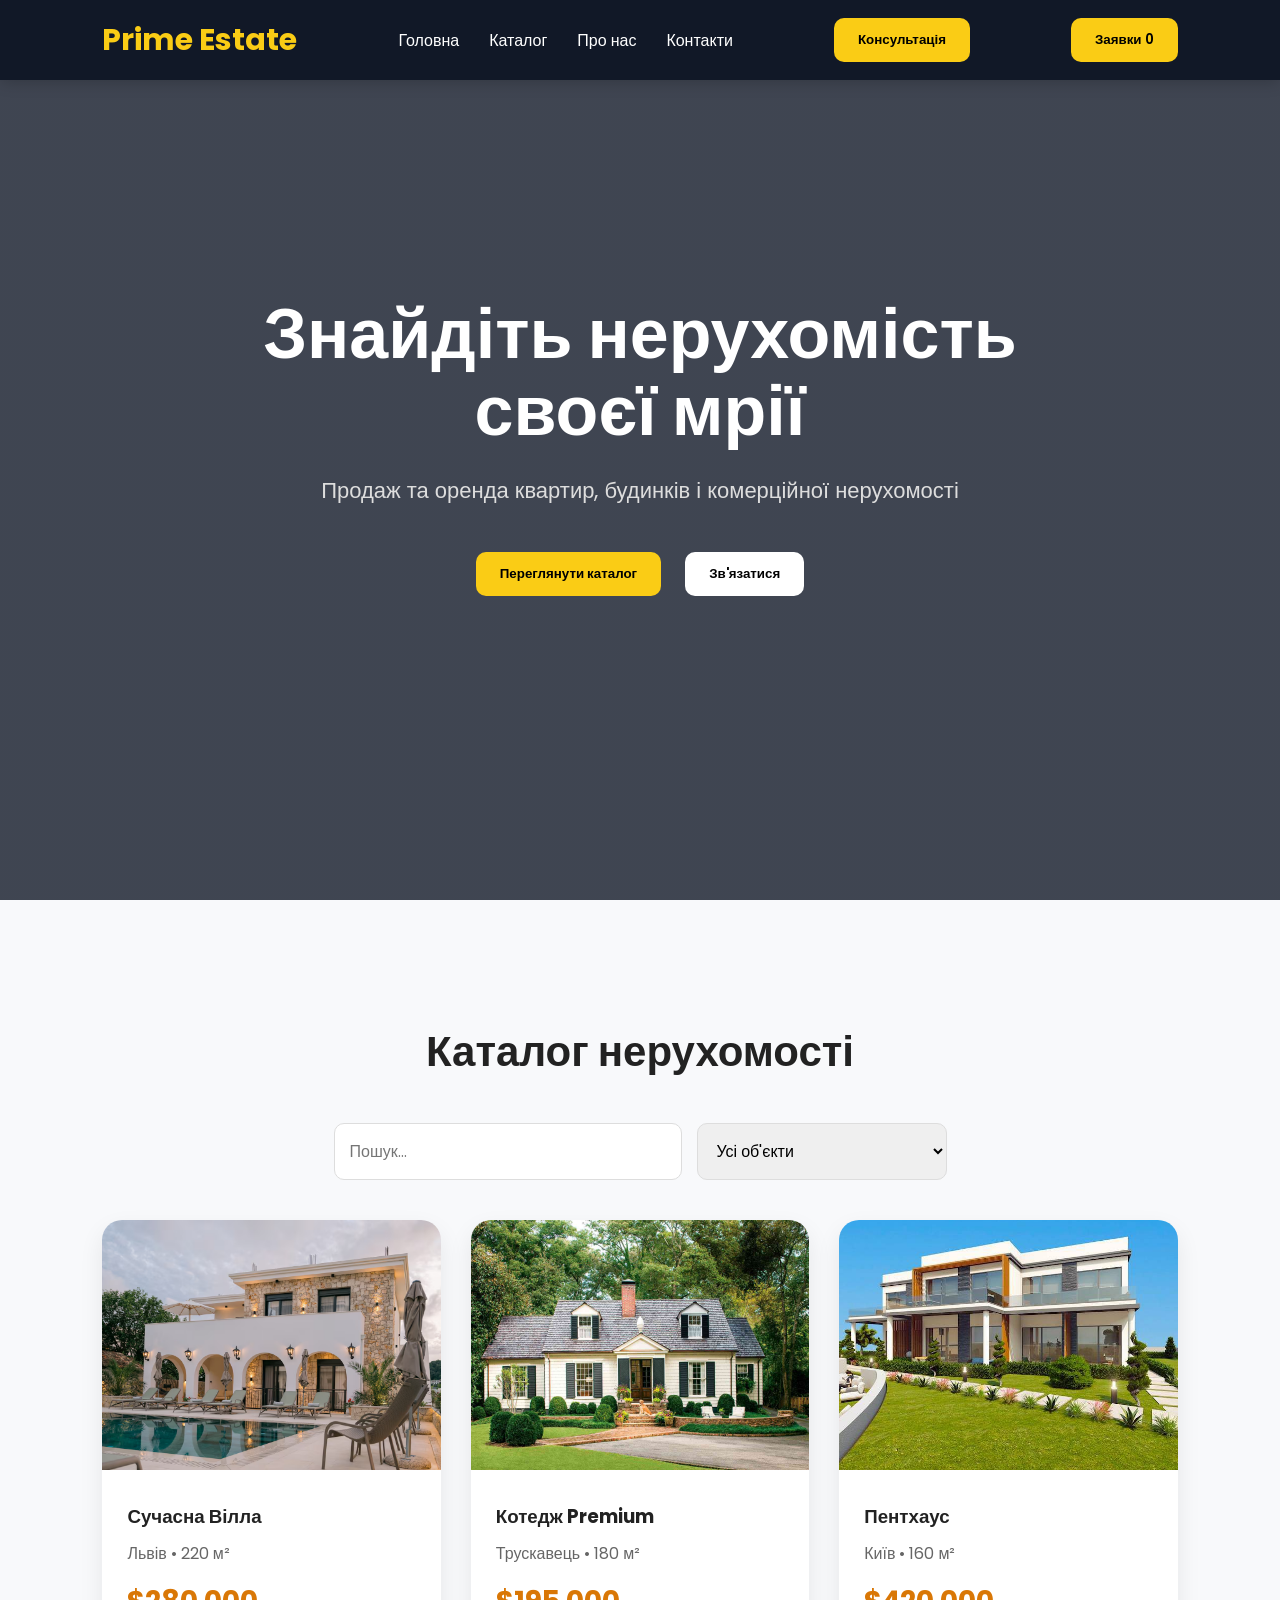
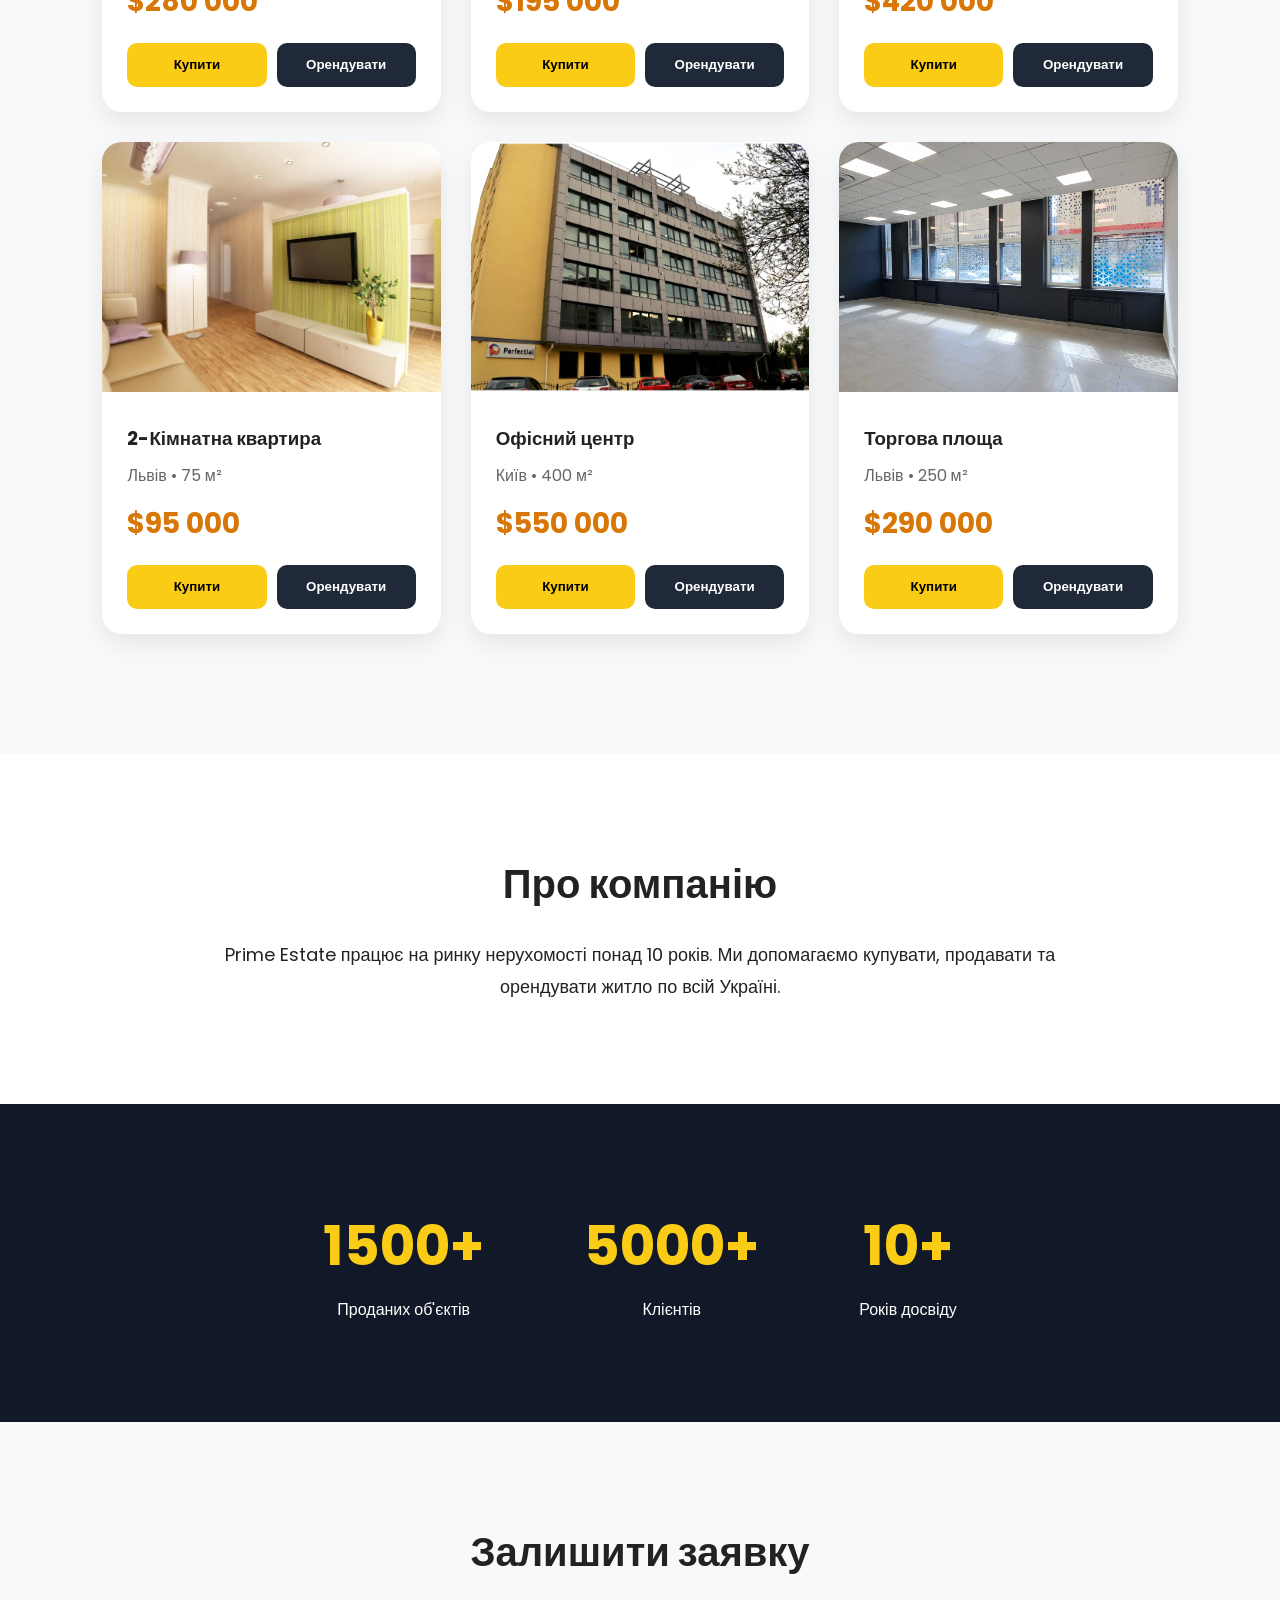
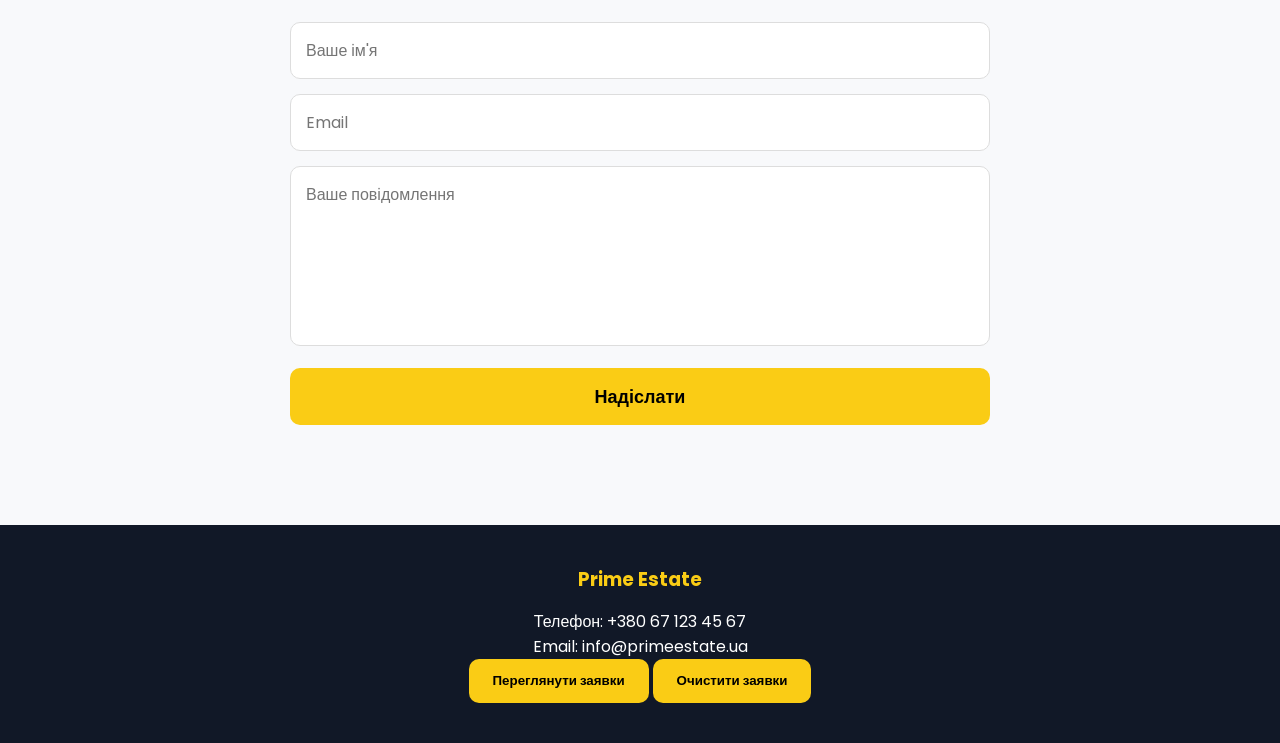
==== index.html @ 6e31f7bd "first commit" ====
<!DOCTYPE html>
<html lang="uk">
<head>
    <meta charset="UTF-8">
    <meta name="viewport" content="width=device-width, initial-scale=1.0">
    <title>Prime Estate</title>

    <link rel="stylesheet" href="style.css">

    <link rel="preconnect" href="https://fonts.googleapis.com">
    <link href="https://fonts.googleapis.com/css2?family=Poppins:wght@300;400;500;600;700&display=swap" rel="stylesheet">
</head>
<body>

<header>

    <div class="logo">
         Prime Estate
    </div>

    <nav>

        <a href="#home">Головна</a>
        <a href="#catalog">Каталог</a>
        <a href="#about">Про нас</a>
        <a href="#contact">Контакти</a>

    </nav>

    <button class="consult-btn" onclick="scrollToSection('contact')">
        Консультація <button onclick="showCart()">
     Заявки
    <span id="cartCount">0</span>
</button>
    </button>

</header>

<section id="home" class="hero">

    <div class="hero-content">

        <h1>Знайдіть нерухомість своєї мрії</h1>

        <p>
            Продаж та оренда квартир, будинків і комерційної нерухомості
        </p>

        <div class="hero-buttons">

            <button onclick="scrollToSection('catalog')">
                Переглянути каталог
            </button>

            <button class="secondary-btn"
            onclick="scrollToSection('contact')">
                Зв'язатися
            </button>

        </div>

    </div>

</section>

<section id="catalog" class="catalog">

    <h2>Каталог нерухомості</h2>

    <div class="filters">

        <input
        type="text"
        id="search"
        placeholder="Пошук..."
        onkeyup="searchProperties()">

        <select id="filterType" onchange="filterProperties()">
            <option value="all">Усі об'єкти</option>
            <option value="house">Будинки</option>
            <option value="apartment">Квартири</option>
            <option value="commercial">Комерційна</option>
        </select>

    </div>

    <div class="cards">

        <!-- Будинок -->

        <div class="card house">

            <img src="./images/villa.avif">

            <div class="card-content">

                <h3>Сучасна Вілла</h3>

                <p>Львів • 220 м²</p>

                <div class="price">$280 000</div>

                <div class="card-buttons">

                    <button onclick="buyProperty('Сучасна Вілла')">
                        Купити
                    </button>

                    <button class="rent-btn"
                    onclick="rentProperty('Сучасна Вілла')">
                        Орендувати
                    </button>

                </div>

            </div>

        </div>

        <!-- Будинок -->

        <div class="card house">

            <img src="./images/cottage.jpg">

            <div class="card-content">

                <h3>Котедж Premium</h3>

                <p>Трускавець • 180 м²</p>

                <div class="price">$195 000</div>

                <div class="card-buttons">

                    <button onclick="buyProperty('Котедж Premium')">
                        Купити
                    </button>

                    <button class="rent-btn"
                    onclick="rentProperty('Котедж Premium')">
                        Орендувати
                    </button>

                </div>

            </div>

        </div>

        <!-- Квартира -->

        <div class="card apartment">

            <img src="./images/penthous.jpg">

            <div class="card-content">

                <h3>Пентхаус</h3>

                <p>Київ • 160 м²</p>

                <div class="price">$420 000</div>

                <div class="card-buttons">

                    <button onclick="buyProperty('Пентхаус')">
                        Купити
                    </button>

                    <button class="rent-btn"
                    onclick="rentProperty('Пентхаус')">
                        Орендувати
                    </button>

                </div>

            </div>

        </div>

        <!-- Квартира -->

        <div class="card apartment">

            <img src="./images/flat.jpg">

            <div class="card-content">

                <h3>2-Кімнатна квартира</h3>

                <p>Львів • 75 м²</p>

                <div class="price">$95 000</div>

                <div class="card-buttons">

                    <button onclick="buyProperty('2-Кімнатна квартира')">
                        Купити
                    </button>

                    <button class="rent-btn"
                    onclick="rentProperty('2-Кімнатна квартира')">
                        Орендувати
                    </button>

                </div>

            </div>

        </div>

        <!-- Комерційна -->

        <div class="card commercial">

            <img src="./images/office centre.jpg">

            <div class="card-content">

                <h3>Офісний центр</h3>

                <p>Київ • 400 м²</p>

                <div class="price">$550 000</div>

                <div class="card-buttons">

                    <button onclick="buyProperty('Офісний центр')">
                        Купити
                    </button>

                    <button class="rent-btn"
                    onclick="rentProperty('Офісний центр')">
                        Орендувати
                    </button>

                </div>

            </div>

        </div>

        <!-- Комерційна -->

        <div class="card commercial">

            <img src="./images/square.webp">

            <div class="card-content">

                <h3>Торгова площа</h3>

                <p>Львів • 250 м²</p>

                <div class="price">$290 000</div>

                <div class="card-buttons">

                    <button onclick="buyProperty('Торгова площа')">
                        Купити
                    </button>

                    <button class="rent-btn"
                    onclick="rentProperty('Торгова площа')">
                        Орендувати
                    </button>

                </div>

            </div>

        </div>

    </div>

</section>

<section id="about" class="about">

    <h2>Про компанію</h2>

    <p>
        Prime Estate працює на ринку нерухомості понад 10 років.
        Ми допомагаємо купувати, продавати та орендувати житло
        по всій Україні.
    </p>

</section>

<section class="stats">

    <div>
        <h3>1500+</h3>
        <p>Проданих об'єктів</p>
    </div>

    <div>
        <h3>5000+</h3>
        <p>Клієнтів</p>
    </div>

    <div>
        <h3>10+</h3>
        <p>Років досвіду</p>
    </div>

</section>

<section id="contact" class="contact">

    <h2>Залишити заявку</h2>

    <form>

        <input type="text" placeholder="Ваше ім'я">

        <input type="email" placeholder="Email">

        <textarea placeholder="Ваше повідомлення"></textarea>

        <button type="button" onclick="sendForm()">
            Надіслати
        </button>

    </form>

</section>

<footer>

    <h3>Prime Estate</h3>

    <p>Телефон: +380 67 123 45 67</p>

    <p>Email: info@primeestate.ua</p>

    <div class="footer-buttons">

    <button onclick="showCart()">
        Переглянути заявки
    </button>

    <button onclick="clearCart()">
        Очистити заявки
    </button>

</div>

</footer>

<script src="script.js"></script>

</body>
</html>
---- style.css ----
:root{
    --dark:#111827;
    --dark-light:#1f2937;
    --yellow:#facc15;
    --yellow-hover:#eab308;
    --white:#ffffff;
    --gray:#e5e7eb;
}

*{
    margin:0;
    padding:0;
    box-sizing:border-box;
    font-family:'Poppins',sans-serif;
}

html{
    scroll-behavior:smooth;
}

body{
    background:#f8f9fb;
    color:#222;
}

/* HEADER */

header{
    position:fixed;
    top:0;
    left:0;
    width:100%;
    height:80px;

    background:var(--dark);

    display:flex;
    justify-content:space-between;
    align-items:center;

    padding:0 8%;

    z-index:1000;

    box-shadow:0 2px 15px rgba(0,0,0,.2);
}

.logo{
    color:var(--yellow);
    font-size:30px;
    font-weight:700;
}

nav{
    display:flex;
    gap:30px;
}

nav a{
    color:white;
    text-decoration:none;
    font-weight:500;
    transition:.3s;
}

nav a:hover{
    color:var(--yellow);
}

.consult-btn{
    background:var(--yellow);
    color:black;
}

.consult-btn:hover{
    background:var(--yellow-hover);
}

/* BUTTONS */

button{
    border:none;
    outline:none;
    cursor:pointer;

    padding:12px 24px;

    border-radius:10px;

    background:var(--yellow);

    font-weight:600;

    transition:.3s;
}

button:hover{
    transform:translateY(-3px);
}

.secondary-btn{
    background:white;
}

/* HERO */

.hero{

    min-height:100vh;

    background:
    linear-gradient(
    rgba(17,24,39,.8),
    rgba(17,24,39,.8)
    ),
    url("https://picsum.photos/1920/1080?house");

    background-size:cover;
    background-position:center;

    display:flex;
    justify-content:center;
    align-items:center;

    text-align:center;
}

.hero-content{
    max-width:900px;
}

.hero h1{
    color:white;
    font-size:70px;
    line-height:1.1;
}

.hero p{
    color:#ddd;
    font-size:22px;
    margin-top:25px;
}

.hero-buttons{
    margin-top:35px;
}

.hero-buttons button{
    margin:10px;
}

/* CATALOG */

.catalog{
    padding:120px 8%;
}

.catalog h2{
    text-align:center;
    margin-bottom:40px;
    font-size:42px;
}

.filters{
    display:flex;
    gap:15px;
    justify-content:center;
    margin-bottom:40px;
    flex-wrap:wrap;
}

.filters input,
.filters select{
    padding:15px;
    border:1px solid #ddd;
    border-radius:10px;
    min-width:250px;
    font-size:16px;
}

.cards{
    display:grid;
    grid-template-columns:
    repeat(auto-fit,minmax(320px,1fr));

    gap:30px;
}

.card{
    background:white;

    border-radius:20px;

    overflow:hidden;

    box-shadow:
    0 10px 25px rgba(0,0,0,.08);

    transition:.3s;
}

.card:hover{
    transform:translateY(-10px);
}

.card img{
    width:100%;
    height:250px;
    object-fit:cover;
}

.card-content{
    padding:25px;
}

.card-content h3{
    margin-bottom:10px;
}

.card-content p{
    color:#666;
    margin-bottom:15px;
}

.price{
    color:#d97706;
    font-size:28px;
    font-weight:700;
}

.card-buttons{
    display:flex;
    gap:10px;
    margin-top:20px;
}

.card-buttons button{
    flex:1;
}

.rent-btn{
    background:var(--dark-light);
    color:white;
}

.rent-btn:hover{
    background:#374151;
}

/* ABOUT */

.about{
    padding:100px 12%;

    background:white;

    text-align:center;
}

.about h2{
    margin-bottom:25px;
    font-size:40px;
}

.about p{
    font-size:18px;
    line-height:1.8;
    max-width:900px;
    margin:auto;
}

/* STATS */

.stats{
    background:var(--dark);

    color:white;

    display:flex;
    justify-content:center;
    gap:100px;

    padding:100px 20px;

    flex-wrap:wrap;
}

.stats div{
    text-align:center;
}

.stats h3{
    font-size:55px;
    color:var(--yellow);
}

.stats p{
    margin-top:10px;
}

/* CONTACT */

.contact{
    padding:100px 8%;
}

.contact h2{
    text-align:center;
    margin-bottom:40px;
    font-size:40px;
}

form{
    max-width:700px;
    margin:auto;
}

form input,
form textarea{

    width:100%;

    padding:15px;

    border:1px solid #ddd;

    border-radius:10px;

    margin-bottom:15px;

    font-size:16px;
}

form textarea{
    height:180px;
    resize:none;
}

form button{
    width:100%;
    padding:15px;
    font-size:18px;
}

/* FOOTER */

footer{
    background:var(--dark);

    color:white;

    text-align:center;

    padding:40px 20px;
}

footer h3{
    color:var(--yellow);
    margin-bottom:15px;
}

/* RESPONSIVE */

@media(max-width:900px){

    header{
        padding:0 20px;
    }

    nav{
        gap:15px;
    }

    .hero h1{
        font-size:50px;
    }

    .stats{
        gap:50px;
    }

}

@media(max-width:768px){

    header{
        flex-direction:column;
        height:auto;
        padding:15px;
    }

    nav{
        margin:15px 0;
        flex-wrap:wrap;
        justify-content:center;
    }

    .hero h1{
        font-size:40px;
    }

    .hero p{
        font-size:18px;
    }

    .card-buttons{
        flex-direction:column;
    }

    .catalog{
        padding-top:160px;
    }

}
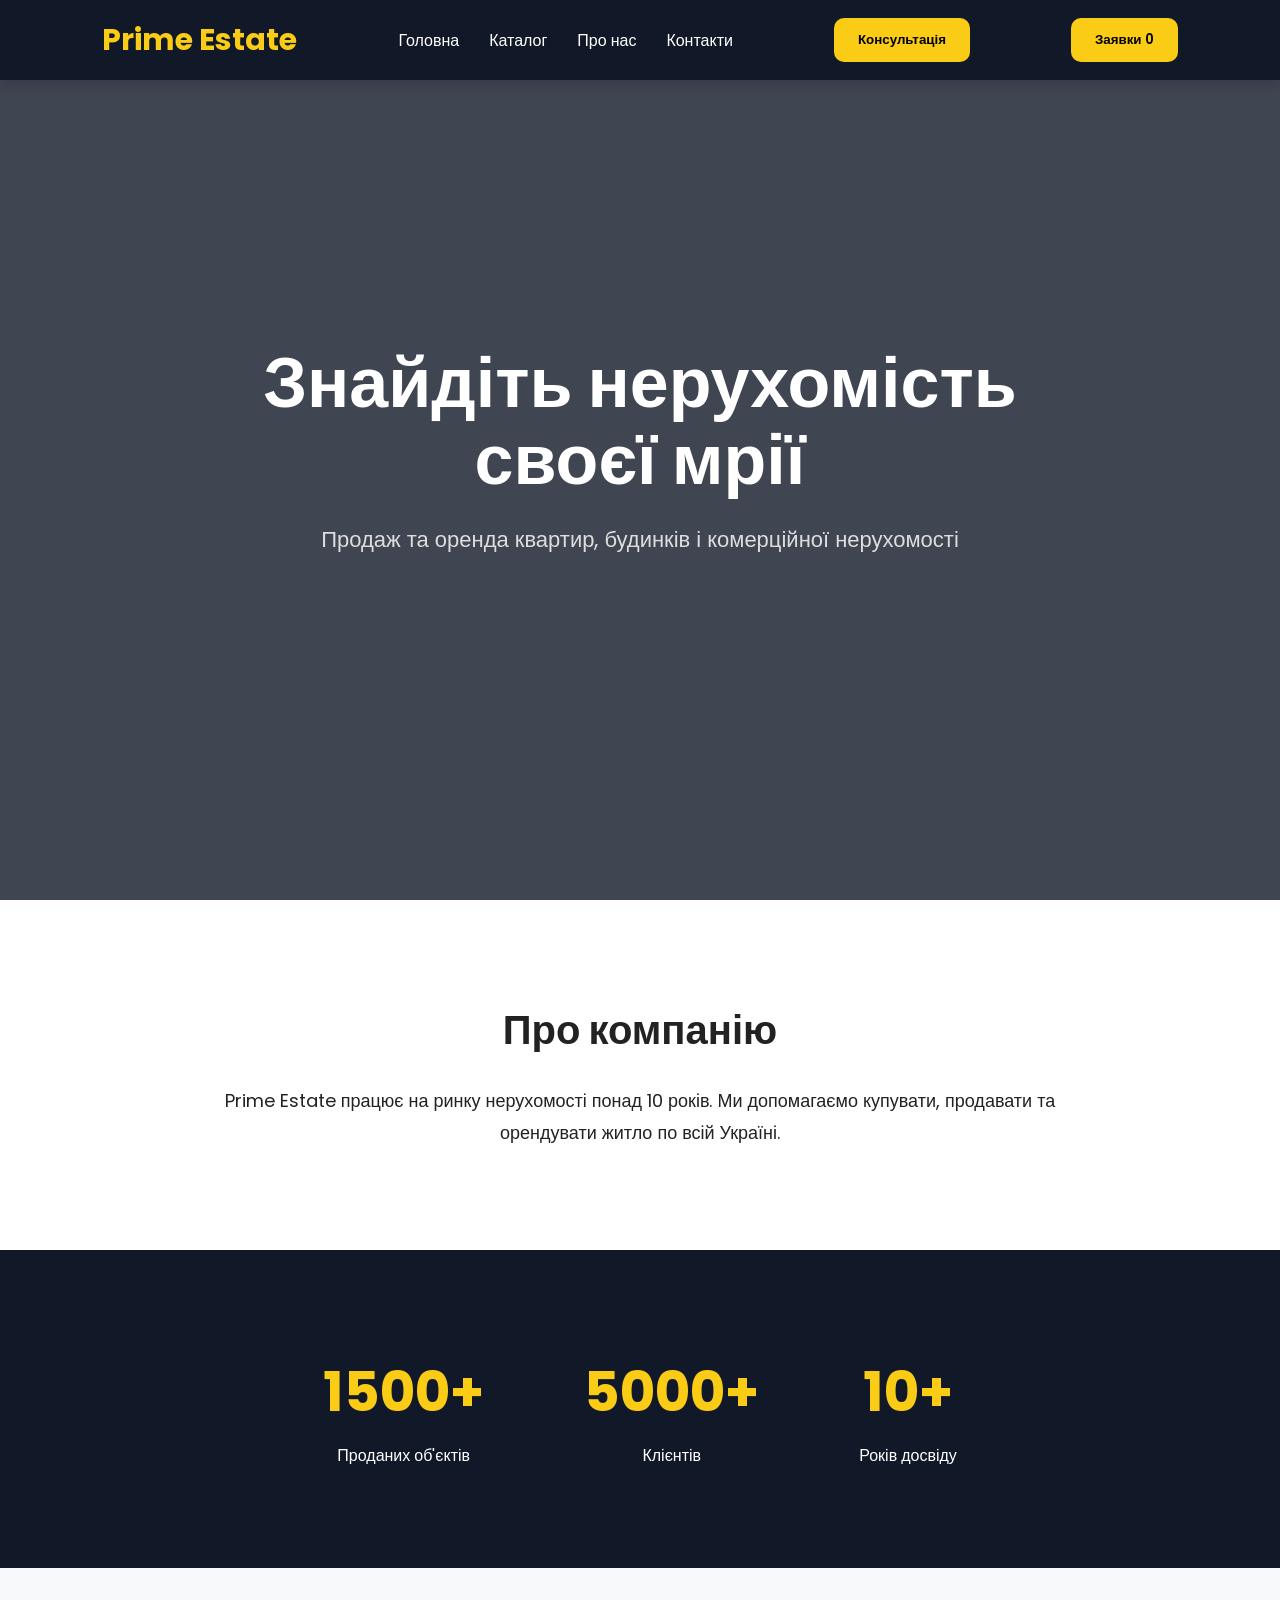
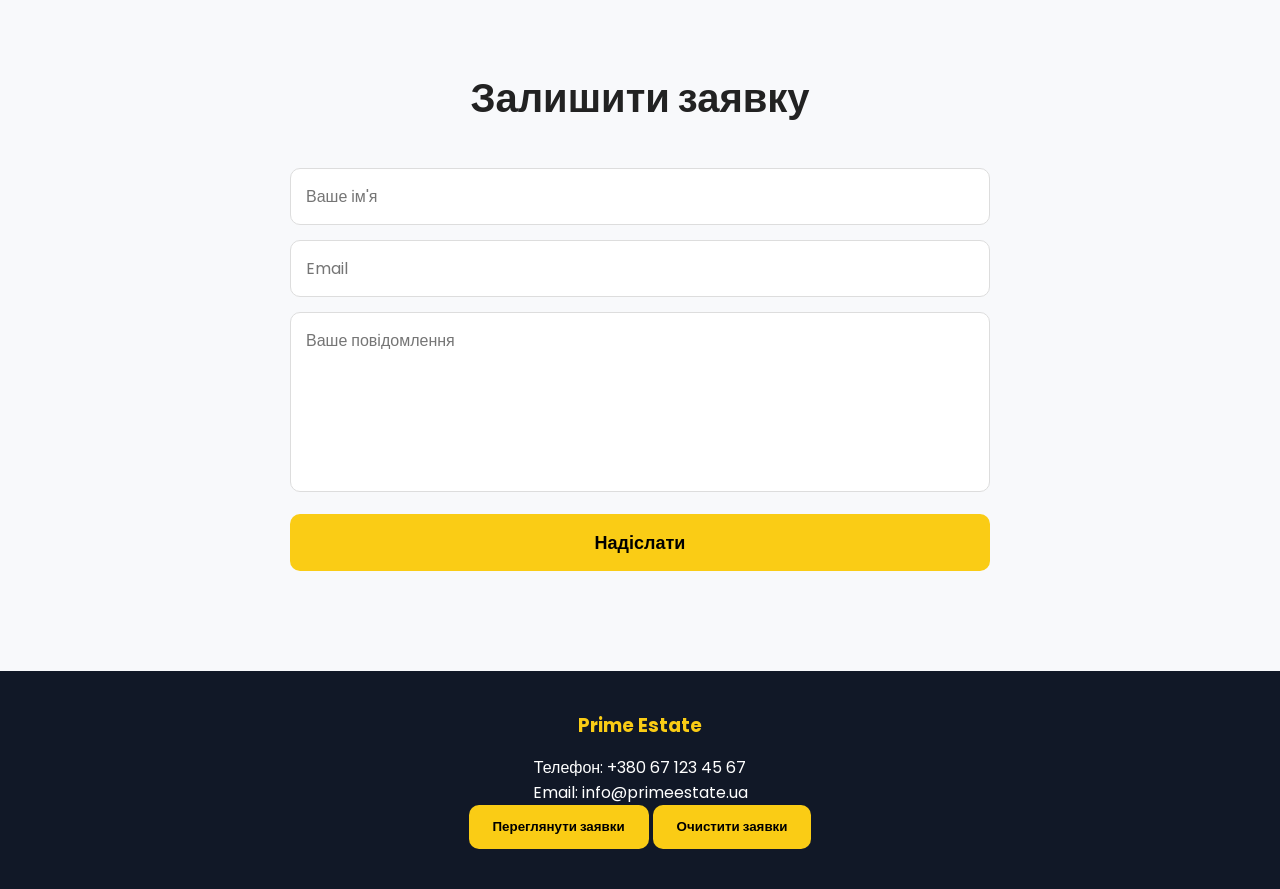
==== commit 5d7499a0: "09.07" ====
--- a/index.html
+++ b/index.html
@@ -1,5 +1,6 @@
 <!DOCTYPE html>
 <html lang="uk">
+
 <head>
     <meta charset="UTF-8">
     <meta name="viewport" content="width=device-width, initial-scale=1.0">
@@ -8,348 +9,126 @@
     <link rel="stylesheet" href="style.css">
 
     <link rel="preconnect" href="https://fonts.googleapis.com">
-    <link href="https://fonts.googleapis.com/css2?family=Poppins:wght@300;400;500;600;700&display=swap" rel="stylesheet">
+    <link href="https://fonts.googleapis.com/css2?family=Poppins:wght@300;400;500;600;700&display=swap"
+        rel="stylesheet">
 </head>
+
 <body>
 
-<header>
+    <header>
 
-    <div class="logo">
-         Prime Estate
-    </div>
+        <div class="logo">
+            Prime Estate
+        </div>
 
-    <nav>
+        <nav>
+            <a href="index.html">Головна</a>
+            <a href="catalog.html">Каталог</a>
+            <a href="#about">Про нас</a>
+            <a href="#contact">Контакти</a>
+        </nav>
 
-        <a href="#home">Головна</a>
-        <a href="#catalog">Каталог</a>
-        <a href="#about">Про нас</a>
-        <a href="#contact">Контакти</a>
+        <button class="consult-btn" onclick="scrollToSection('contact')">
+            Консультація <button onclick="showCart()">
+                Заявки
+                <span id="cartCount">0</span>
+            </button>
+        </button>
 
-    </nav>
+    </header>
 
-    <button class="consult-btn" onclick="scrollToSection('contact')">
-        Консультація <button onclick="showCart()">
-     Заявки
-    <span id="cartCount">0</span>
-</button>
-    </button>
+    <section id="home" class="hero">
 
-</header>
+        <div class="hero-content">
 
-<section id="home" class="hero">
+            <h1>Знайдіть нерухомість своєї мрії</h1>
 
-    <div class="hero-content">
+            <p>
+                Продаж та оренда квартир, будинків і комерційної нерухомості
+            </p>
 
-        <h1>Знайдіть нерухомість своєї мрії</h1>
+
+        </div>
+
+    </section>
+
+
+
+    <section id="about" class="about">
+
+        <h2>Про компанію</h2>
 
         <p>
-            Продаж та оренда квартир, будинків і комерційної нерухомості
+            Prime Estate працює на ринку нерухомості понад 10 років.
+            Ми допомагаємо купувати, продавати та орендувати житло
+            по всій Україні.
         </p>
 
-        <div class="hero-buttons">
+    </section>
 
-            <button onclick="scrollToSection('catalog')">
-                Переглянути каталог
+    <section class="stats">
+
+        <div>
+            <h3>1500+</h3>
+            <p>Проданих об'єктів</p>
+        </div>
+
+        <div>
+            <h3>5000+</h3>
+            <p>Клієнтів</p>
+        </div>
+
+        <div>
+            <h3>10+</h3>
+            <p>Років досвіду</p>
+        </div>
+
+    </section>
+
+    <section id="contact" class="contact">
+
+        <h2>Залишити заявку</h2>
+
+        <form>
+
+            <input type="text" placeholder="Ваше ім'я">
+
+            <input type="email" placeholder="Email">
+
+            <textarea placeholder="Ваше повідомлення"></textarea>
+
+            <button type="button" onclick="sendForm()">
+                Надіслати
             </button>
 
-            <button class="secondary-btn"
-            onclick="scrollToSection('contact')">
-                Зв'язатися
+        </form>
+
+    </section>
+
+    <footer>
+
+        <h3>Prime Estate</h3>
+
+        <p>Телефон: +380 67 123 45 67</p>
+
+        <p>Email: info@primeestate.ua</p>
+
+        <div class="footer-buttons">
+
+            <button onclick="showCart()">
+                Переглянути заявки
+            </button>
+
+            <button onclick="clearCart()">
+                Очистити заявки
             </button>
 
         </div>
 
-    </div>
+    </footer>
 
-</section>
-
-<section id="catalog" class="catalog">
-
-    <h2>Каталог нерухомості</h2>
-
-    <div class="filters">
-
-        <input
-        type="text"
-        id="search"
-        placeholder="Пошук..."
-        onkeyup="searchProperties()">
-
-        <select id="filterType" onchange="filterProperties()">
-            <option value="all">Усі об'єкти</option>
-            <option value="house">Будинки</option>
-            <option value="apartment">Квартири</option>
-            <option value="commercial">Комерційна</option>
-        </select>
-
-    </div>
-
-    <div class="cards">
-
-        <!-- Будинок -->
-
-        <div class="card house">
-
-            <img src="./images/villa.avif">
-
-            <div class="card-content">
-
-                <h3>Сучасна Вілла</h3>
-
-                <p>Львів • 220 м²</p>
-
-                <div class="price">$280 000</div>
-
-                <div class="card-buttons">
-
-                    <button onclick="buyProperty('Сучасна Вілла')">
-                        Купити
-                    </button>
-
-                    <button class="rent-btn"
-                    onclick="rentProperty('Сучасна Вілла')">
-                        Орендувати
-                    </button>
-
-                </div>
-
-            </div>
-
-        </div>
-
-        <!-- Будинок -->
-
-        <div class="card house">
-
-            <img src="./images/cottage.jpg">
-
-            <div class="card-content">
-
-                <h3>Котедж Premium</h3>
-
-                <p>Трускавець • 180 м²</p>
-
-                <div class="price">$195 000</div>
-
-                <div class="card-buttons">
-
-                    <button onclick="buyProperty('Котедж Premium')">
-                        Купити
-                    </button>
-
-                    <button class="rent-btn"
-                    onclick="rentProperty('Котедж Premium')">
-                        Орендувати
-                    </button>
-
-                </div>
-
-            </div>
-
-        </div>
-
-        <!-- Квартира -->
-
-        <div class="card apartment">
-
-            <img src="./images/penthous.jpg">
-
-            <div class="card-content">
-
-                <h3>Пентхаус</h3>
-
-                <p>Київ • 160 м²</p>
-
-                <div class="price">$420 000</div>
-
-                <div class="card-buttons">
-
-                    <button onclick="buyProperty('Пентхаус')">
-                        Купити
-                    </button>
-
-                    <button class="rent-btn"
-                    onclick="rentProperty('Пентхаус')">
-                        Орендувати
-                    </button>
-
-                </div>
-
-            </div>
-
-        </div>
-
-        <!-- Квартира -->
-
-        <div class="card apartment">
-
-            <img src="./images/flat.jpg">
-
-            <div class="card-content">
-
-                <h3>2-Кімнатна квартира</h3>
-
-                <p>Львів • 75 м²</p>
-
-                <div class="price">$95 000</div>
-
-                <div class="card-buttons">
-
-                    <button onclick="buyProperty('2-Кімнатна квартира')">
-                        Купити
-                    </button>
-
-                    <button class="rent-btn"
-                    onclick="rentProperty('2-Кімнатна квартира')">
-                        Орендувати
-                    </button>
-
-                </div>
-
-            </div>
-
-        </div>
-
-        <!-- Комерційна -->
-
-        <div class="card commercial">
-
-            <img src="./images/office centre.jpg">
-
-            <div class="card-content">
-
-                <h3>Офісний центр</h3>
-
-                <p>Київ • 400 м²</p>
-
-                <div class="price">$550 000</div>
-
-                <div class="card-buttons">
-
-                    <button onclick="buyProperty('Офісний центр')">
-                        Купити
-                    </button>
-
-                    <button class="rent-btn"
-                    onclick="rentProperty('Офісний центр')">
-                        Орендувати
-                    </button>
-
-                </div>
-
-            </div>
-
-        </div>
-
-        <!-- Комерційна -->
-
-        <div class="card commercial">
-
-            <img src="./images/square.webp">
-
-            <div class="card-content">
-
-                <h3>Торгова площа</h3>
-
-                <p>Львів • 250 м²</p>
-
-                <div class="price">$290 000</div>
-
-                <div class="card-buttons">
-
-                    <button onclick="buyProperty('Торгова площа')">
-                        Купити
-                    </button>
-
-                    <button class="rent-btn"
-                    onclick="rentProperty('Торгова площа')">
-                        Орендувати
-                    </button>
-
-                </div>
-
-            </div>
-
-        </div>
-
-    </div>
-
-</section>
-
-<section id="about" class="about">
-
-    <h2>Про компанію</h2>
-
-    <p>
-        Prime Estate працює на ринку нерухомості понад 10 років.
-        Ми допомагаємо купувати, продавати та орендувати житло
-        по всій Україні.
-    </p>
-
-</section>
-
-<section class="stats">
-
-    <div>
-        <h3>1500+</h3>
-        <p>Проданих об'єктів</p>
-    </div>
-
-    <div>
-        <h3>5000+</h3>
-        <p>Клієнтів</p>
-    </div>
-
-    <div>
-        <h3>10+</h3>
-        <p>Років досвіду</p>
-    </div>
-
-</section>
-
-<section id="contact" class="contact">
-
-    <h2>Залишити заявку</h2>
-
-    <form>
-
-        <input type="text" placeholder="Ваше ім'я">
-
-        <input type="email" placeholder="Email">
-
-        <textarea placeholder="Ваше повідомлення"></textarea>
-
-        <button type="button" onclick="sendForm()">
-            Надіслати
-        </button>
-
-    </form>
-
-</section>
-
-<footer>
-
-    <h3>Prime Estate</h3>
-
-    <p>Телефон: +380 67 123 45 67</p>
-
-    <p>Email: info@primeestate.ua</p>
-
-    <div class="footer-buttons">
-
-    <button onclick="showCart()">
-        Переглянути заявки
-    </button>
-
-    <button onclick="clearCart()">
-        Очистити заявки
-    </button>
-
-</div>
-
-</footer>
-
-<script src="script.js"></script>
+    <script src="script.js"></script>
 
 </body>
+
 </html>
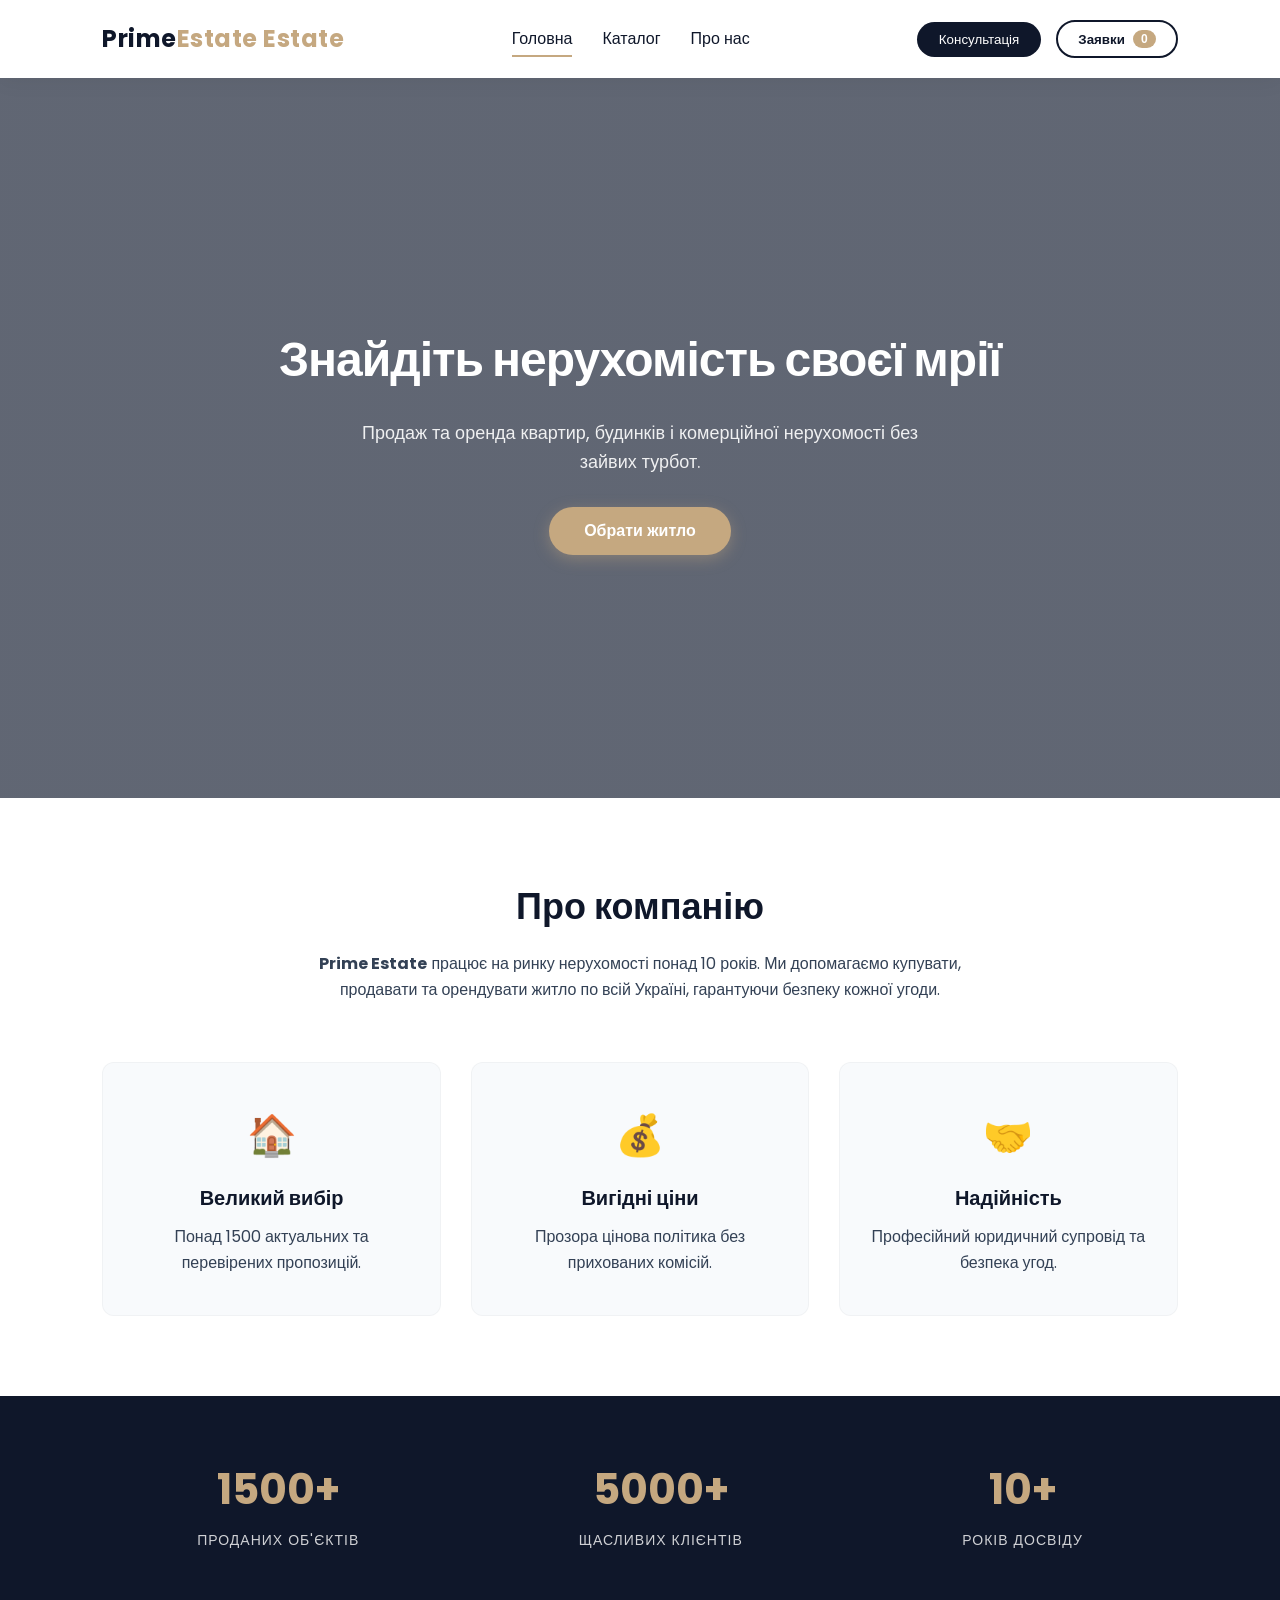
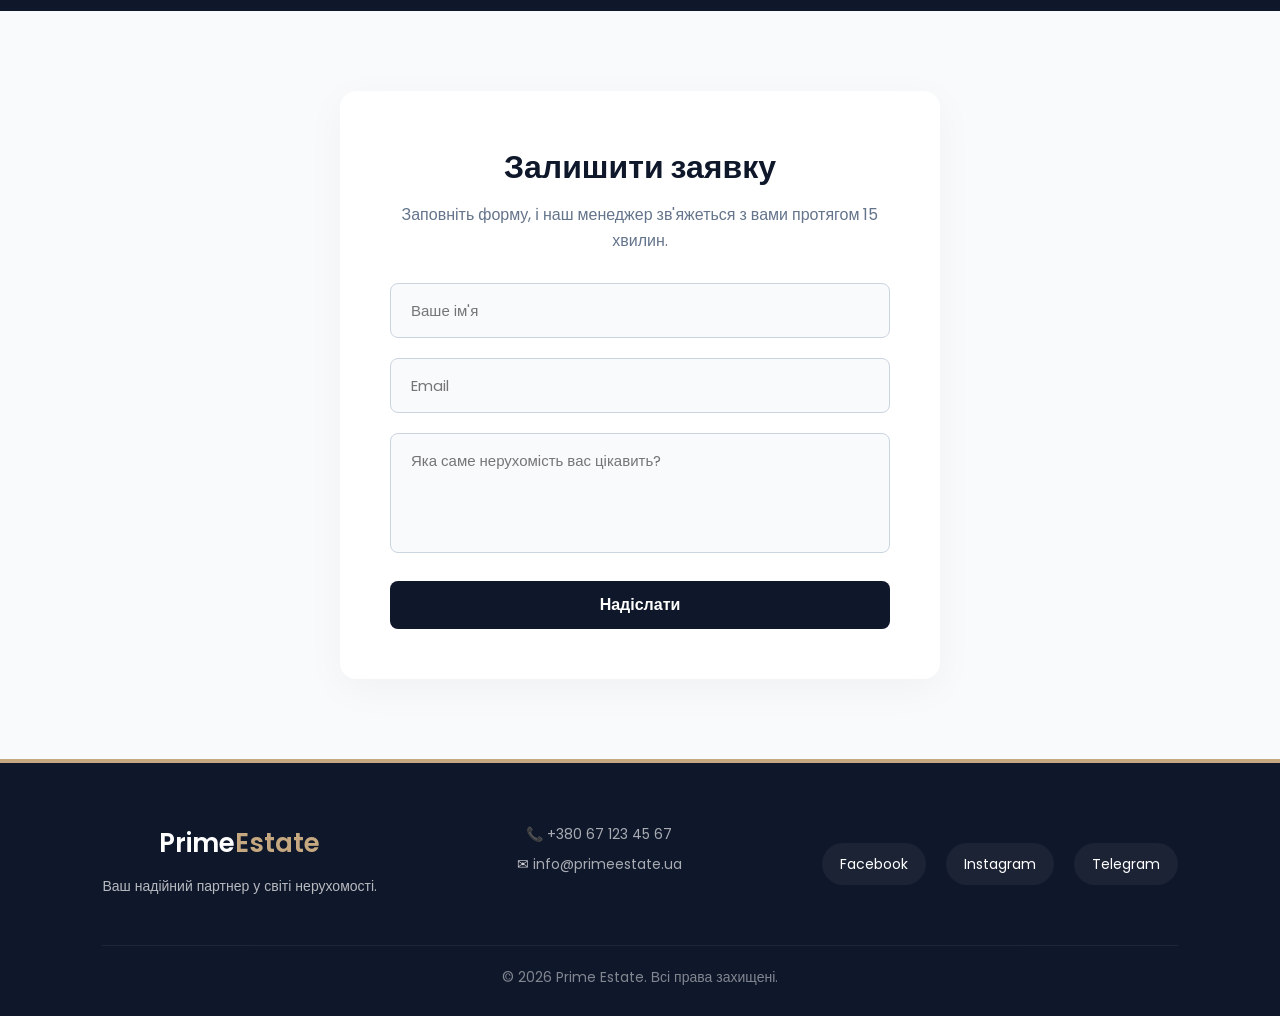
==== commit 9ed5e195: "16.07 - стилі та кнопки" ====
--- a/index.html
+++ b/index.html
@@ -4,131 +4,140 @@
 <head>
     <meta charset="UTF-8">
     <meta name="viewport" content="width=device-width, initial-scale=1.0">
-    <title>Prime Estate</title>
+    <title>Prime Estate | Елітна нерухомість в Україні</title>
 
     <link rel="stylesheet" href="style.css">
 
     <link rel="preconnect" href="https://fonts.googleapis.com">
-    <link href="https://fonts.googleapis.com/css2?family=Poppins:wght@300;400;500;600;700&display=swap"
-        rel="stylesheet">
+    <link rel="preconnect" href="https://fonts.gstatic.com" crossorigin>
+    <link href="https://fonts.googleapis.com/css2?family=Poppins:wght@300;400;500;600;700&display=swap" rel="stylesheet">
 </head>
 
 <body>
 
-    <header>
+    <header class="header">
+        <div class="logo">Prime<span>Estate</span></div>
 
-        <div class="logo">
-            Prime Estate
-        </div>
-
-        <nav>
-            <a href="index.html">Головна</a>
+        <nav class="nav">
+            <a href="index.html" class="active">Головна</a>
             <a href="catalog.html">Каталог</a>
             <a href="#about">Про нас</a>
-            <a href="#contact">Контакти</a>
         </nav>
 
-        <button class="consult-btn" onclick="scrollToSection('contact')">
-            Консультація <button onclick="showCart()">
-                Заявки
-                <span id="cartCount">0</span>
+        <div class="header-buttons">
+            <button class="consult-btn" onclick="scrollToSection('contact')">
+                Консультація
             </button>
-        </button>
 
+            <button class="cart-btn" onclick="showCart()">
+                Заявки <span id="cartCount">0</span>
+            </button>
+        </div>
     </header>
 
-    <section id="home" class="hero">
+    <main>
+        <section id="home" class="hero">
+            <div class="hero-content">
+                <h1>Знайдіть нерухомість своєї мрії</h1>
+                <p>Продаж та оренда квартир, будинків і комерційної нерухомості без зайвих турбот.</p>
+                <button class="cta-btn" onclick="scrollToSection('contact')">Обрати житло</button>
+            </div>
+        </section>
 
-        <div class="hero-content">
+        <section id="about" class="about">
+            <div class="container">
+                <div class="about-text">
+                    <h2>Про компанію</h2>
+                    <p>
+                        <strong>Prime Estate</strong> працює на ринку нерухомості понад 10 років. 
+                        Ми допомагаємо купувати, продавати та орендувати житло по всій Україні, гарантуючи безпеку кожної угоди.
+                    </p>
+                </div>
 
-            <h1>Знайдіть нерухомість своєї мрії</h1>
+                <div class="features">
+                    <div class="feature-card">
+                        <div class="icon">🏠</div>
+                        <h3>Великий вибір</h3>
+                        <p>Понад 1500 актуальних та перевірених пропозицій.</p>
+                    </div>
 
-            <p>
-                Продаж та оренда квартир, будинків і комерційної нерухомості
-            </p>
+                    <div class="feature-card">
+                        <div class="icon">💰</div>
+                        <h3>Вигідні ціни</h3>
+                        <p>Прозора цінова політика без прихованих комісій.</p>
+                    </div>
 
+                    <div class="feature-card">
+                        <div class="icon">🤝</div>
+                        <h3>Надійність</h3>
+                        <p>Професійний юридичний супровід та безпека угод.</p>
+                    </div>
+                </div>
+            </div>
+        </section>
 
+        <section class="stats">
+            <div class="stats-container">
+                <div class="stat-item">
+                    <h3>1500+</h3>
+                    <p>Проданих об'єктів</p>
+                </div>
+
+                <div class="stat-item">
+                    <h3>5000+</h3>
+                    <p>Щасливих клієнтів</p>
+                </div>
+
+                <div class="stat-item">
+                    <h3>10+</h3>
+                    <p>Років досвіду</p>
+                </div>
+            </div>
+        </section>
+
+        <section id="contact" class="contact">
+            <div class="contact-box">
+                <h2>Залишити заявку</h2>
+                <p>Заповніть форму, і наш менеджер зв'яжеться з вами протягом 15 хвилин.</p>
+                
+                <form id="contactForm" onsubmit="handleFormSubmit(event)">
+                    <div class="input-group">
+                        <input type="text" id="name" placeholder="Ваше ім'я" required>
+                    </div>
+                    <div class="input-group">
+                        <input type="email" id="email" placeholder="Email" required>
+                    </div>
+                    <div class="input-group">
+                        <textarea id="message" placeholder="Яка саме нерухомість вас цікавить?" required></textarea>
+                    </div>
+                    <button type="submit" class="submit-btn">Надіслати</button>
+                </form>
+            </div>
+        </section>
+    </main>
+
+    <footer class="footer">
+        <div class="footer-container">
+            <div class="footer-brand">
+                <h3>Prime<span>Estate</span></h3>
+                <p>Ваш надійний партнер у світі нерухомості.</p>
+            </div>
+            <div class="footer-contacts">
+                <p>📞 <a href="tel:+380671234567">+380 67 123 45 67</a></p>
+                <p>✉ <a href="mailto:info@primeestate.ua">info@primeestate.ua</a></p>
+            </div>
+            <div class="socials">
+                <a href="#" aria-label="Facebook">Facebook</a>
+                <a href="#" aria-label="Instagram">Instagram</a>
+                <a href="#" aria-label="Telegram">Telegram</a>
+            </div>
         </div>
-
-    </section>
-
-
-
-    <section id="about" class="about">
-
-        <h2>Про компанію</h2>
-
-        <p>
-            Prime Estate працює на ринку нерухомості понад 10 років.
-            Ми допомагаємо купувати, продавати та орендувати житло
-            по всій Україні.
-        </p>
-
-    </section>
-
-    <section class="stats">
-
-        <div>
-            <h3>1500+</h3>
-            <p>Проданих об'єктів</p>
+        <div class="footer-bottom">
+            <p>&copy; 2026 Prime Estate. Всі права захищені.</p>
         </div>
-
-        <div>
-            <h3>5000+</h3>
-            <p>Клієнтів</p>
-        </div>
-
-        <div>
-            <h3>10+</h3>
-            <p>Років досвіду</p>
-        </div>
-
-    </section>
-
-    <section id="contact" class="contact">
-
-        <h2>Залишити заявку</h2>
-
-        <form>
-
-            <input type="text" placeholder="Ваше ім'я">
-
-            <input type="email" placeholder="Email">
-
-            <textarea placeholder="Ваше повідомлення"></textarea>
-
-            <button type="button" onclick="sendForm()">
-                Надіслати
-            </button>
-
-        </form>
-
-    </section>
-
-    <footer>
-
-        <h3>Prime Estate</h3>
-
-        <p>Телефон: +380 67 123 45 67</p>
-
-        <p>Email: info@primeestate.ua</p>
-
-        <div class="footer-buttons">
-
-            <button onclick="showCart()">
-                Переглянути заявки
-            </button>
-
-            <button onclick="clearCart()">
-                Очистити заявки
-            </button>
-
-        </div>
-
     </footer>
 
     <script src="script.js"></script>
-
 </body>
 
 </html>
--- a/style.css
+++ b/style.css
@@ -1,414 +1,745 @@
-:root{
-    --dark:#111827;
-    --dark-light:#1f2937;
-    --yellow:#facc15;
-    --yellow-hover:#eab308;
-    --white:#ffffff;
-    --gray:#e5e7eb;
-}
-
-*{
-    margin:0;
-    padding:0;
-    box-sizing:border-box;
-    font-family:'Poppins',sans-serif;
-}
-
-html{
-    scroll-behavior:smooth;
-}
-
-body{
-    background:#f8f9fb;
-    color:#222;
-}
-
-/* HEADER */
-
-header{
-    position:fixed;
-    top:0;
-    left:0;
-    width:100%;
-    height:80px;
-
-    background:var(--dark);
-
-    display:flex;
-    justify-content:space-between;
-    align-items:center;
-
-    padding:0 8%;
-
-    z-index:1000;
-
-    box-shadow:0 2px 15px rgba(0,0,0,.2);
-}
-
-.logo{
-    color:var(--yellow);
-    font-size:30px;
-    font-weight:700;
-}
-
-nav{
-    display:flex;
-    gap:30px;
-}
-
-nav a{
-    color:white;
-    text-decoration:none;
-    font-weight:500;
-    transition:.3s;
-}
-
-nav a:hover{
-    color:var(--yellow);
-}
-
-.consult-btn{
-    background:var(--yellow);
-    color:black;
-}
-
-.consult-btn:hover{
-    background:var(--yellow-hover);
-}
-
-/* BUTTONS */
-
-button{
-    border:none;
-    outline:none;
-    cursor:pointer;
-
-    padding:12px 24px;
-
-    border-radius:10px;
-
-    background:var(--yellow);
-
-    font-weight:600;
-
-    transition:.3s;
-}
-
-button:hover{
-    transform:translateY(-3px);
-}
-
-.secondary-btn{
-    background:white;
-}
-
-/* HERO */
-
-.hero{
-
-    min-height:100vh;
-
-    background:
-    linear-gradient(
-    rgba(17,24,39,.8),
-    rgba(17,24,39,.8)
-    ),
-    url("https://picsum.photos/1920/1080?house");
-
-    background-size:cover;
-    background-position:center;
-
-    display:flex;
-    justify-content:center;
-    align-items:center;
-
-    text-align:center;
-}
-
-.hero-content{
-    max-width:900px;
-}
-
-.hero h1{
-    color:white;
-    font-size:70px;
-    line-height:1.1;
-}
-
-.hero p{
-    color:#ddd;
-    font-size:22px;
-    margin-top:25px;
-}
-
-.hero-buttons{
-    margin-top:35px;
-}
-
-.hero-buttons button{
-    margin:10px;
-}
-
-/* CATALOG */
-
-.catalog{
-    padding:120px 8%;
-}
-
-.catalog h2{
-    text-align:center;
-    margin-bottom:40px;
-    font-size:42px;
-}
-
-.filters{
-    display:flex;
-    gap:15px;
-    justify-content:center;
-    margin-bottom:40px;
-    flex-wrap:wrap;
+/* --- Глобальні налаштування --- */
+:root {
+    --primary-color: #0f172a; /* Deep Slate Blue */
+    --accent-color: #c5a880;  /* Warm Gold */
+    --text-color: #334155;    /* Dark Gray */
+    --bg-light: #f8fafc;      /* Off-White */
+    --white: #ffffff;
+    --transition: all 0.3s ease;
+}
+
+* {
+    margin: 0;
+    padding: 0;
+    box-sizing: border-box;
+}
+
+html {
+    scroll-behavior: smooth;
+}
+
+body {
+    font-family: 'Poppins', sans-serif;
+    color: var(--text-color);
+    background-color: var(--bg-light);
+    line-height: 1.6;
+}
+
+a {
+    text-decoration: none;
+    color: inherit;
+    transition: var(--transition);
+}
+
+/* --- Шапка (Header) --- */
+.header {
+    display: flex;
+    justify-content: space-between;
+    align-items: center;
+    padding: 20px 8%;
+    background-color: var(--white);
+    position: sticky;
+    top: 0;
+    z-index: 1000;
+    box-shadow: 0 4px 20px rgba(0, 0, 0, 0.05);
+}
+
+.logo {
+    font-size: 24px;
+    font-weight: 700;
+    color: var(--primary-color);
+    letter-spacing: 0.5px;
+}
+
+.logo span {
+    color: var(--accent-color);
+}
+
+.nav {
+    display: flex;
+    gap: 30px;
+}
+
+.nav a {
+    font-weight: 500;
+    color: var(--primary-color);
+    position: relative;
+    padding: 5px 0;
+}
+
+.nav a::after {
+    content: '';
+    position: absolute;
+    bottom: 0;
+    left: 0;
+    width: 0;
+    height: 2px;
+    background-color: var(--accent-color);
+    transition: var(--transition);
+}
+
+.nav a:hover::after,
+.nav a.active::after {
+    width: 100%;
+}
+
+.header-buttons {
+    display: flex;
+    gap: 15px;
+    align-items: center;
+}
+
+.consult-btn {
+    background-color: var(--primary-color);
+    color: var(--white);
+    border: none;
+    padding: 10px 22px;
+    border-radius: 50px;
+    font-weight: 500;
+    cursor: pointer;
+    transition: var(--transition);
+}
+
+.consult-btn:hover {
+    background-color: var(--accent-color);
+}
+
+.cart-btn {
+    background-color: transparent;
+    border: 2px solid var(--primary-color);
+    color: var(--primary-color);
+    padding: 8px 20px;
+    border-radius: 50px;
+    font-weight: 600;
+    cursor: pointer;
+    display: flex;
+    align-items: center;
+    gap: 8px;
+    transition: var(--transition);
+}
+
+.cart-btn:hover {
+    background-color: var(--primary-color);
+    color: var(--white);
+}
+
+#cartCount {
+    background-color: var(--accent-color);
+    color: var(--white);
+    font-size: 12px;
+    padding: 2px 8px;
+    border-radius: 20px;
+}
+
+/* --- Hero Section --- */
+.hero {
+    background: linear-gradient(rgba(15, 23, 42, 0.65), rgba(15, 23, 42, 0.65)), 
+                url('https://images.unsplash.com/photo-1600585154340-be6161a56a0c?auto=format&fit=crop&w=1600&q=80') no-repeat center center/cover;
+    height: 80vh;
+    display: flex;
+    align-items: center;
+    justify-content: center;
+    text-align: center;
+    color: var(--white);
+    padding: 0 20px;
+}
+
+.hero-content h1 {
+    font-size: 48px;
+    font-weight: 700;
+    margin-bottom: 20px;
+    letter-spacing: -1px;
+    animation: fadeInUp 0.8s ease;
+}
+
+.hero-content p {
+    font-size: 18px;
+    margin-bottom: 30px;
+    max-width: 600px;
+    margin-left: auto;
+    margin-right: auto;
+    opacity: 0.9;
+    animation: fadeInUp 1s ease;
+}
+
+.cta-btn {
+    background-color: var(--accent-color);
+    color: var(--white);
+    border: none;
+    padding: 15px 35px;
+    font-size: 16px;
+    font-weight: 600;
+    border-radius: 50px;
+    cursor: pointer;
+    box-shadow: 0 4px 15px rgba(197, 168, 128, 0.4);
+    transition: var(--transition);
+}
+
+.cta-btn:hover {
+    transform: translateY(-3px);
+    box-shadow: 0 6px 20px rgba(197, 168, 128, 0.6);
+}
+
+/* --- About & Features --- */
+.about {
+    padding: 80px 8%;
+    background-color: var(--white);
+}
+
+.container {
+    max-width: 1200px;
+    margin: 0 auto;
+}
+
+.about-text {
+    text-align: center;
+    max-width: 700px;
+    margin: 0 auto 60px;
+}
+
+.about-text h2 {
+    font-size: 36px;
+    color: var(--primary-color);
+    margin-bottom: 15px;
+}
+
+.features {
+    display: grid;
+    grid-template-columns: repeat(auto-fit, minmax(280px, 1fr));
+    gap: 30px;
+}
+
+.feature-card {
+    background-color: var(--bg-light);
+    padding: 40px 30px;
+    border-radius: 12px;
+    text-align: center;
+    transition: var(--transition);
+    border: 1px solid rgba(0,0,0,0.03);
+}
+
+.feature-card:hover {
+    transform: translateY(-10px);
+    box-shadow: 0 15px 30px rgba(0, 0, 0, 0.05);
+}
+
+.feature-card .icon {
+    font-size: 40px;
+    margin-bottom: 15px;
+}
+
+.feature-card h3 {
+    font-size: 20px;
+    color: var(--primary-color);
+    margin-bottom: 10px;
+}
+
+/* --- Stats Section --- */
+.stats {
+    background-color: var(--primary-color);
+    color: var(--white);
+    padding: 60px 8%;
+}
+
+.stats-container {
+    display: flex;
+    justify-content: space-around;
+    flex-wrap: wrap;
+    gap: 30px;
+    max-width: 1200px;
+    margin: 0 auto;
+    text-align: center;
+}
+
+.stat-item h3 {
+    font-size: 42px;
+    color: var(--accent-color);
+    font-weight: 700;
+}
+
+.stat-item p {
+    font-size: 14px;
+    opacity: 0.8;
+    text-transform: uppercase;
+    letter-spacing: 1px;
+    margin-top: 5px;
+}
+
+/* --- Contact Section --- */
+.contact {
+    padding: 80px 8%;
+    display: flex;
+    justify-content: center;
+    background-color: var(--bg-light);
+}
+
+.contact-box {
+    background-color: var(--white);
+    padding: 50px;
+    border-radius: 16px;
+    box-shadow: 0 10px 40px rgba(0,0,0,0.04);
+    max-width: 600px;
+    width: 100%;
+    text-align: center;
+}
+
+.contact-box h2 {
+    font-size: 32px;
+    color: var(--primary-color);
+    margin-bottom: 10px;
+}
+
+.contact-box p {
+    margin-bottom: 30px;
+    color: #64748b;
+}
+
+.input-group {
+    margin-bottom: 20px;
+}
+
+.input-group input,
+.input-group textarea {
+    width: 100%;
+    padding: 15px 20px;
+    border: 1px solid #cbd5e1;
+    background-color: var(--bg-light);
+    border-radius: 8px;
+    font-size: 15px;
+    font-family: inherit;
+    outline: none;
+    transition: var(--transition);
+}
+
+.input-group input:focus,
+.input-group textarea:focus {
+    border-color: var(--accent-color);
+    background-color: var(--white);
+    box-shadow: 0 0 0 3px rgba(197, 168, 128, 0.15);
+}
+
+.input-group textarea {
+    height: 120px;
+    resize: none;
+}
+
+.submit-btn {
+    width: 100%;
+    background-color: var(--primary-color);
+    color: var(--white);
+    border: none;
+    padding: 15px;
+    font-size: 16px;
+    font-weight: 600;
+    border-radius: 8px;
+    cursor: pointer;
+    transition: var(--transition);
+}
+
+.submit-btn:hover {
+    background-color: var(--accent-color);
+}
+
+/* --- Footer --- */
+.footer {
+    background-color: var(--primary-color);
+    color: var(--white);
+    padding: 60px 8% 20px;
+}
+
+.footer-container {
+    display: flex;
+    justify-content: space-between;
+    flex-wrap: wrap;
+    gap: 40px;
+    max-width: 1200px;
+    margin: 0 auto 40px;
+}
+
+.footer-brand h3 {
+    font-size: 26px;
+    margin-bottom: 10px;
+}
+
+.footer-brand h3 span {
+    color: var(--accent-color);
+}
+
+.footer-brand p {
+    opacity: 0.7;
+    max-width: 300px;
+}
+
+.footer-contacts a {
+    opacity: 0.8;
+}
+
+.footer-contacts a:hover {
+    color: var(--accent-color);
+    opacity: 1;
+}
+
+.socials {
+    display: flex;
+    gap: 20px;
+    align-items: center;
+}
+
+.socials a {
+    background-color: rgba(255, 255, 255, 0.05);
+    padding: 10px 18px;
+    border-radius: 50px;
+    font-size: 14px;
+}
+
+.socials a:hover {
+    background-color: var(--accent-color);
+    color: var(--white);
+}
+
+.footer-bottom {
+    border-top: 1px solid rgba(255,255,255,0.1);
+    padding-top: 20px;
+    text-align: center;
+    font-size: 14px;
+    opacity: 0.6;
+}
+
+/* --- Animations & Adaptive --- */
+@keyframes fadeInUp {
+    from {
+        opacity: 0;
+        transform: translateY(20px);
+    }
+    to {
+        opacity: 1;
+        transform: translateY(0);
+    }
+}
+
+@media (max-width: 768px) {
+    .header {
+        flex-direction: column;
+        gap: 15px;
+        padding: 20px;
+    }
+    .nav {
+        gap: 20px;
+    }
+    .hero-content h1 {
+        font-size: 32px;
+    }
+    .contact-box {
+        padding: 30px 20px;
+    }
+}
+/* --- ГЛОБАЛЬНІ НАЛАШТУВАННЯ (Спільні для всього сайту) --- */
+:root {
+    --primary-color: #0f172a; /* Deep Slate Blue */
+    --accent-color: #c5a880;  /* Warm Gold */
+    --text-color: #334155;    /* Dark Gray */
+    --bg-light: #f8fafc;      /* Off-White */
+    --white: #ffffff;
+    --transition: all 0.3s cubic-bezier(0.4, 0, 0.2, 1);
+}
+
+* {
+    margin: 0;
+    padding: 0;
+    box-sizing: border-box;
+}
+
+body {
+    font-family: 'Poppins', sans-serif;
+    color: var(--text-color);
+    background-color: var(--bg-light);
+    line-height: 1.6;
+}
+
+a {
+    text-decoration: none;
+    color: inherit;
+    transition: var(--transition);
+}
+
+/* --- ШАПКА (Header) --- */
+header {
+    display: flex;
+    justify-content: space-between;
+    align-items: center;
+    padding: 20px 8%;
+    background-color: var(--white);
+    position: sticky;
+    top: 0;
+    z-index: 1000;
+    box-shadow: 0 4px 20px rgba(0, 0, 0, 0.05);
+}
+
+.logo {
+    font-size: 24px;
+    font-weight: 700;
+    color: var(--primary-color);
+    letter-spacing: 0.5px;
+}
+
+.logo::after {
+    content: ' Estate';
+    color: var(--accent-color);
+}
+
+/* Видаляємо дублювання слова "Estate", якщо воно вже є в HTML */
+.logo {
+    font-size: 24px;
+    font-weight: 700;
+    color: var(--primary-color);
+}
+
+nav {
+    display: flex;
+    gap: 30px;
+}
+
+nav a {
+    font-weight: 500;
+    color: var(--primary-color);
+    position: relative;
+    padding: 5px 0;
+}
+
+nav a::after {
+    content: '';
+    position: absolute;
+    bottom: 0;
+    left: 0;
+    width: 0;
+    height: 2px;
+    background-color: var(--accent-color);
+    transition: var(--transition);
+}
+
+nav a:hover::after {
+    width: 100%;
+}
+
+/* --- СЕКЦІЯ КАТАЛОГУ --- */
+.catalog {
+    max-width: 1200px;
+    margin: 0 auto;
+    padding: 60px 20px 100px;
+}
+
+.catalog h2 {
+    font-size: 36px;
+    color: var(--primary-color);
+    text-align: center;
+    margin-bottom: 40px;
+    position: relative;
+}
+
+.catalog h2::after {
+    content: '';
+    display: block;
+    width: 60px;
+    height: 3px;
+    background-color: var(--accent-color);
+    margin: 10px auto 0;
+    border-radius: 2px;
+}
+
+/* --- ФІЛЬТРИ ТА ПОШУК --- */
+.filters {
+    display: flex;
+    gap: 15px;
+    margin-bottom: 40px;
+    justify-content: center;
+    flex-wrap: wrap;
 }
 
 .filters input,
-.filters select{
-    padding:15px;
-    border:1px solid #ddd;
-    border-radius:10px;
-    min-width:250px;
-    font-size:16px;
-}
-
-.cards{
-    display:grid;
-    grid-template-columns:
-    repeat(auto-fit,minmax(320px,1fr));
-
-    gap:30px;
-}
-
-.card{
-    background:white;
-
-    border-radius:20px;
-
-    overflow:hidden;
-
-    box-shadow:
-    0 10px 25px rgba(0,0,0,.08);
-
-    transition:.3s;
-}
-
-.card:hover{
-    transform:translateY(-10px);
-}
-
-.card img{
-    width:100%;
-    height:250px;
-    object-fit:cover;
-}
-
-.card-content{
-    padding:25px;
-}
-
-.card-content h3{
-    margin-bottom:10px;
-}
-
-.card-content p{
-    color:#666;
-    margin-bottom:15px;
-}
-
-.price{
-    color:#d97706;
-    font-size:28px;
-    font-weight:700;
-}
-
-.card-buttons{
-    display:flex;
-    gap:10px;
-    margin-top:20px;
-}
-
-.card-buttons button{
-    flex:1;
-}
-
-.rent-btn{
-    background:var(--dark-light);
-    color:white;
-}
-
-.rent-btn:hover{
-    background:#374151;
-}
-
-/* ABOUT */
-
-.about{
-    padding:100px 12%;
-
-    background:white;
-
-    text-align:center;
-}
-
-.about h2{
-    margin-bottom:25px;
-    font-size:40px;
-}
-
-.about p{
-    font-size:18px;
-    line-height:1.8;
-    max-width:900px;
-    margin:auto;
-}
-
-/* STATS */
-
-.stats{
-    background:var(--dark);
-
-    color:white;
-
-    display:flex;
-    justify-content:center;
-    gap:100px;
-
-    padding:100px 20px;
-
-    flex-wrap:wrap;
-}
-
-.stats div{
-    text-align:center;
-}
-
-.stats h3{
-    font-size:55px;
-    color:var(--yellow);
-}
-
-.stats p{
-    margin-top:10px;
-}
-
-/* CONTACT */
-
-.contact{
-    padding:100px 8%;
-}
-
-.contact h2{
-    text-align:center;
-    margin-bottom:40px;
-    font-size:40px;
-}
-
-form{
-    max-width:700px;
-    margin:auto;
-}
-
-form input,
-form textarea{
-
-    width:100%;
-
-    padding:15px;
-
-    border:1px solid #ddd;
-
-    border-radius:10px;
-
-    margin-bottom:15px;
-
-    font-size:16px;
-}
-
-form textarea{
-    height:180px;
-    resize:none;
-}
-
-form button{
-    width:100%;
-    padding:15px;
-    font-size:18px;
-}
-
-/* FOOTER */
-
-footer{
-    background:var(--dark);
-
-    color:white;
-
-    text-align:center;
-
-    padding:40px 20px;
-}
-
-footer h3{
-    color:var(--yellow);
-    margin-bottom:15px;
-}
-
-/* RESPONSIVE */
-
-@media(max-width:900px){
-
-    header{
-        padding:0 20px;
-    }
-
-    nav{
-        gap:15px;
-    }
-
-    .hero h1{
-        font-size:50px;
-    }
-
-    .stats{
-        gap:50px;
-    }
-
-}
-
-@media(max-width:768px){
-
-    header{
-        flex-direction:column;
-        height:auto;
-        padding:15px;
-    }
-
-    nav{
-        margin:15px 0;
-        flex-wrap:wrap;
-        justify-content:center;
-    }
-
-    .hero h1{
-        font-size:40px;
-    }
-
-    .hero p{
-        font-size:18px;
-    }
-
-    .card-buttons{
-        flex-direction:column;
-    }
-
-    .catalog{
-        padding-top:160px;
-    }
-
+.filters select {
+    padding: 14px 20px;
+    font-family: inherit;
+    font-size: 15px;
+    border: 1px solid #cbd5e1;
+    background-color: var(--white);
+    border-radius: 8px;
+    outline: none;
+    transition: var(--transition);
+    color: var(--primary-color);
+}
+
+.filters input {
+    width: 100%;
+    max-width: 400px;
+    box-shadow: 0 2px 10px rgba(0, 0, 0, 0.02);
+}
+
+.filters select {
+    width: 100%;
+    max-width: 220px;
+    cursor: pointer;
+    box-shadow: 0 2px 10px rgba(0, 0, 0, 0.02);
+}
+
+.filters input:focus,
+.filters select:focus {
+    border-color: var(--accent-color);
+    box-shadow: 0 0 0 3px rgba(197, 168, 128, 0.2);
+}
+
+/* --- СІТКА КАРТОК --- */
+.cards {
+    display: grid;
+    grid-template-columns: repeat(auto-fill, minmax(350px, 1fr));
+    gap: 30px;
+}
+
+/* --- СТИЛЬ КАРТКИ (Card) --- */
+.card {
+    background-color: var(--white);
+    border-radius: 16px;
+    overflow: hidden;
+    box-shadow: 0 10px 30px rgba(15, 23, 42, 0.04);
+    transition: var(--transition);
+    border: 1px solid rgba(0, 0, 0, 0.02);
+    display: flex;
+    flex-direction: column;
+}
+
+.card:hover {
+    transform: translateY(-8px);
+    box-shadow: 0 20px 40px rgba(15, 23, 42, 0.1);
+}
+
+/* Зображення в картці */
+.card img {
+    width: 100%;
+    height: 240px;
+    object-fit: cover;
+    transition: transform 0.5s ease;
+}
+
+.card:hover img {
+    transform: scale(1.05);
+}
+
+/* Контент картки */
+.card-content {
+    padding: 25px;
+    display: flex;
+    flex-direction: column;
+    flex-grow: 1;
+}
+
+.card-content h3 {
+    font-size: 20px;
+    color: var(--primary-color);
+    margin-bottom: 8px;
+    font-weight: 600;
+}
+
+.card-content p {
+    font-size: 14px;
+    color: #64748b;
+    margin-bottom: 15px;
+}
+
+.card-content .price {
+    font-size: 22px;
+    font-weight: 700;
+    color: var(--accent-color);
+    margin-bottom: 20px;
+}
+
+/* Кнопки всередині картки */
+.card-buttons {
+    display: flex;
+    gap: 12px;
+    margin-top: auto; /* Притискає кнопки до низу картки */
+}
+
+.card-buttons button {
+    flex: 1;
+    padding: 12px;
+    font-family: inherit;
+    font-size: 14px;
+    font-weight: 600;
+    border: none;
+    border-radius: 8px;
+    cursor: pointer;
+    transition: var(--transition);
+}
+
+/* Кнопка "Купити" */
+.card-buttons button:not(.rent-btn) {
+    background-color: var(--primary-color);
+    color: var(--white);
+}
+
+.card-buttons button:not(.rent-btn):hover {
+    background-color: var(--accent-color);
+}
+
+/* Кнопка "Орендувати" */
+.card-buttons .rent-btn {
+    background-color: transparent;
+    border: 2px solid var(--primary-color);
+    color: var(--primary-color);
+}
+
+.card-buttons .rent-btn:hover {
+    background-color: var(--primary-color);
+    color: var(--white);
+}
+
+/* --- ПІДВАЛ (Footer) --- */
+footer {
+    background-color: var(--primary-color);
+    color: var(--white);
+    padding: 40px 8%;
+    text-align: center;
+    border-top: 4px solid var(--accent-color);
+}
+
+footer h3 {
+    font-size: 22px;
+    margin-bottom: 15px;
+    font-weight: 600;
+}
+
+footer p {
+    font-size: 14px;
+    opacity: 0.8;
+    margin-bottom: 8px;
+}
+
+/* --- АДАПТИВНІСТЬ --- */
+@media (max-width: 768px) {
+    header {
+        flex-direction: column;
+        gap: 15px;
+        padding: 20px;
+    }
+
+    nav {
+        gap: 20px;
+    }
+
+    .catalog {
+        padding: 40px 15px;
+    }
+
+    .cards {
+        grid-template-columns: 1fr; /* На смартфонах картки стають в один ряд */
+    }
+
+    .filters {
+        flex-direction: column;
+        align-items: stretch;
+    }
+
+    .filters input,
+    .filters select {
+        max-width: 100%;
+    }
 }
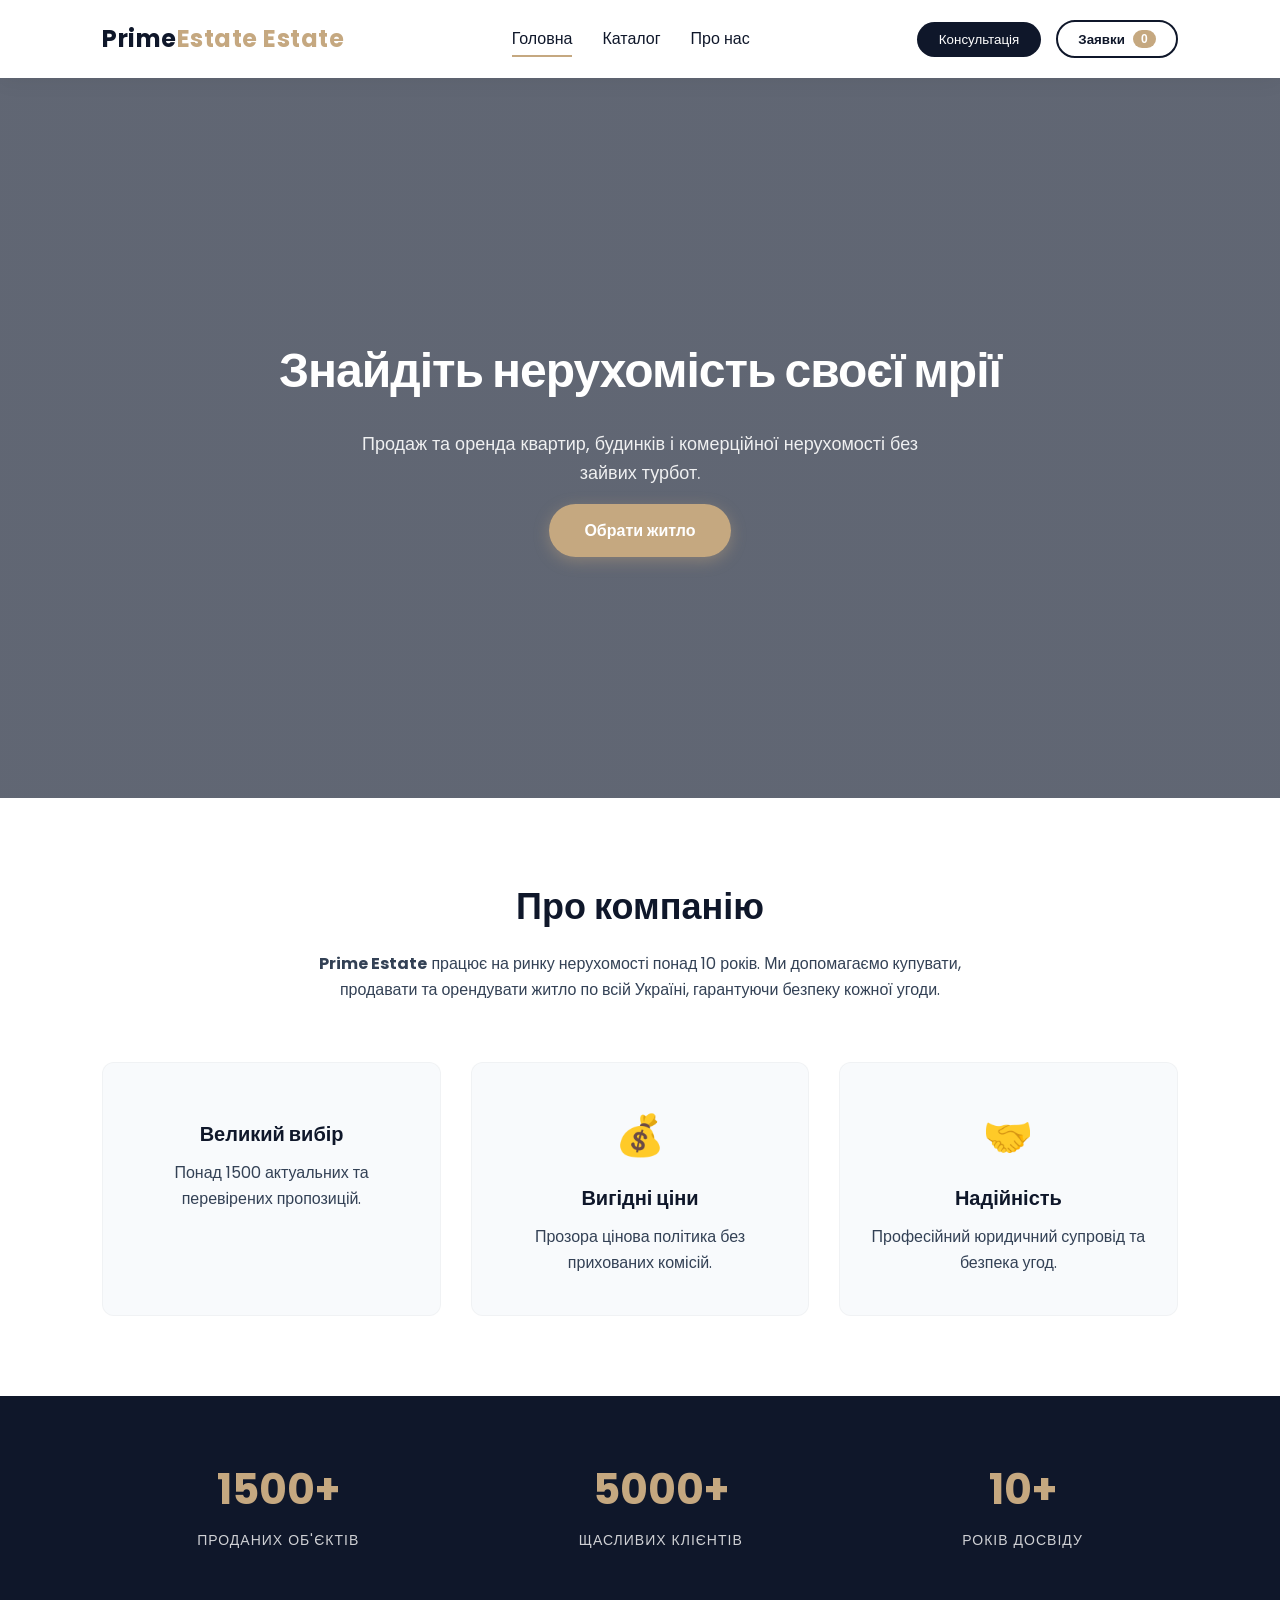
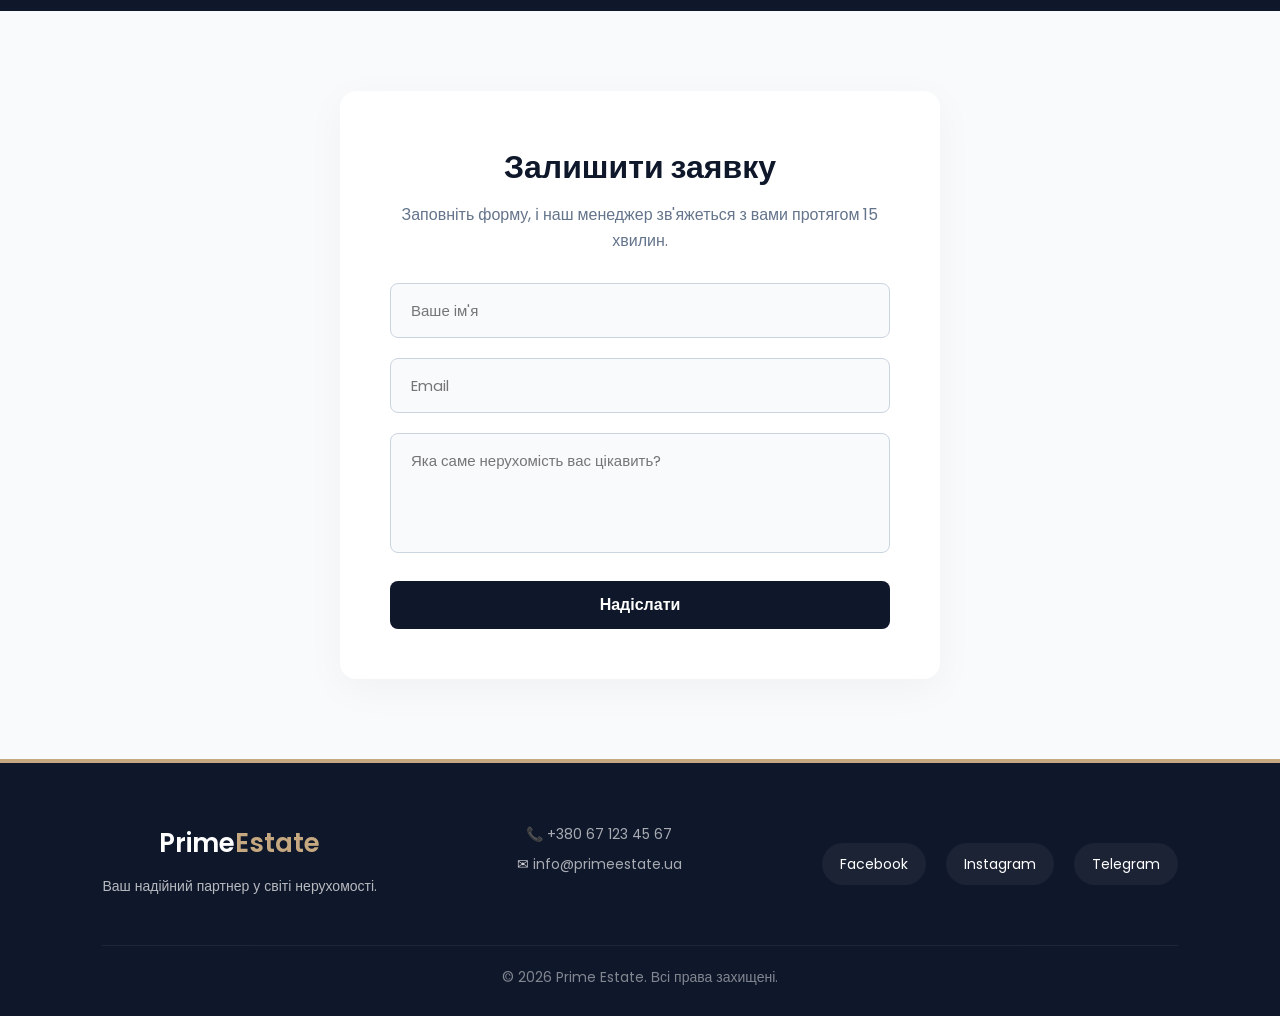
==== commit cb9a993a: "test catalog" ====
--- a/index.html
+++ b/index.html
@@ -6,7 +6,7 @@
     <meta name="viewport" content="width=device-width, initial-scale=1.0">
     <title>Prime Estate | Елітна нерухомість в Україні</title>
 
-    <link rel="stylesheet" href="style.css">
+    <link rel="stylesheet" href="./style.css">
 
     <link rel="preconnect" href="https://fonts.googleapis.com">
     <link rel="preconnect" href="https://fonts.gstatic.com" crossorigin>
@@ -40,7 +40,7 @@
             <div class="hero-content">
                 <h1>Знайдіть нерухомість своєї мрії</h1>
                 <p>Продаж та оренда квартир, будинків і комерційної нерухомості без зайвих турбот.</p>
-                <button class="cta-btn" onclick="scrollToSection('contact')">Обрати житло</button>
+                <a class="cta-btn" href="./catalog.html">Обрати житло</a>
             </div>
         </section>
 
@@ -56,7 +56,7 @@
 
                 <div class="features">
                     <div class="feature-card">
-                        <div class="icon">🏠</div>
+                        <div class="icon"></div>
                         <h3>Великий вибір</h3>
                         <p>Понад 1500 актуальних та перевірених пропозицій.</p>
                     </div>
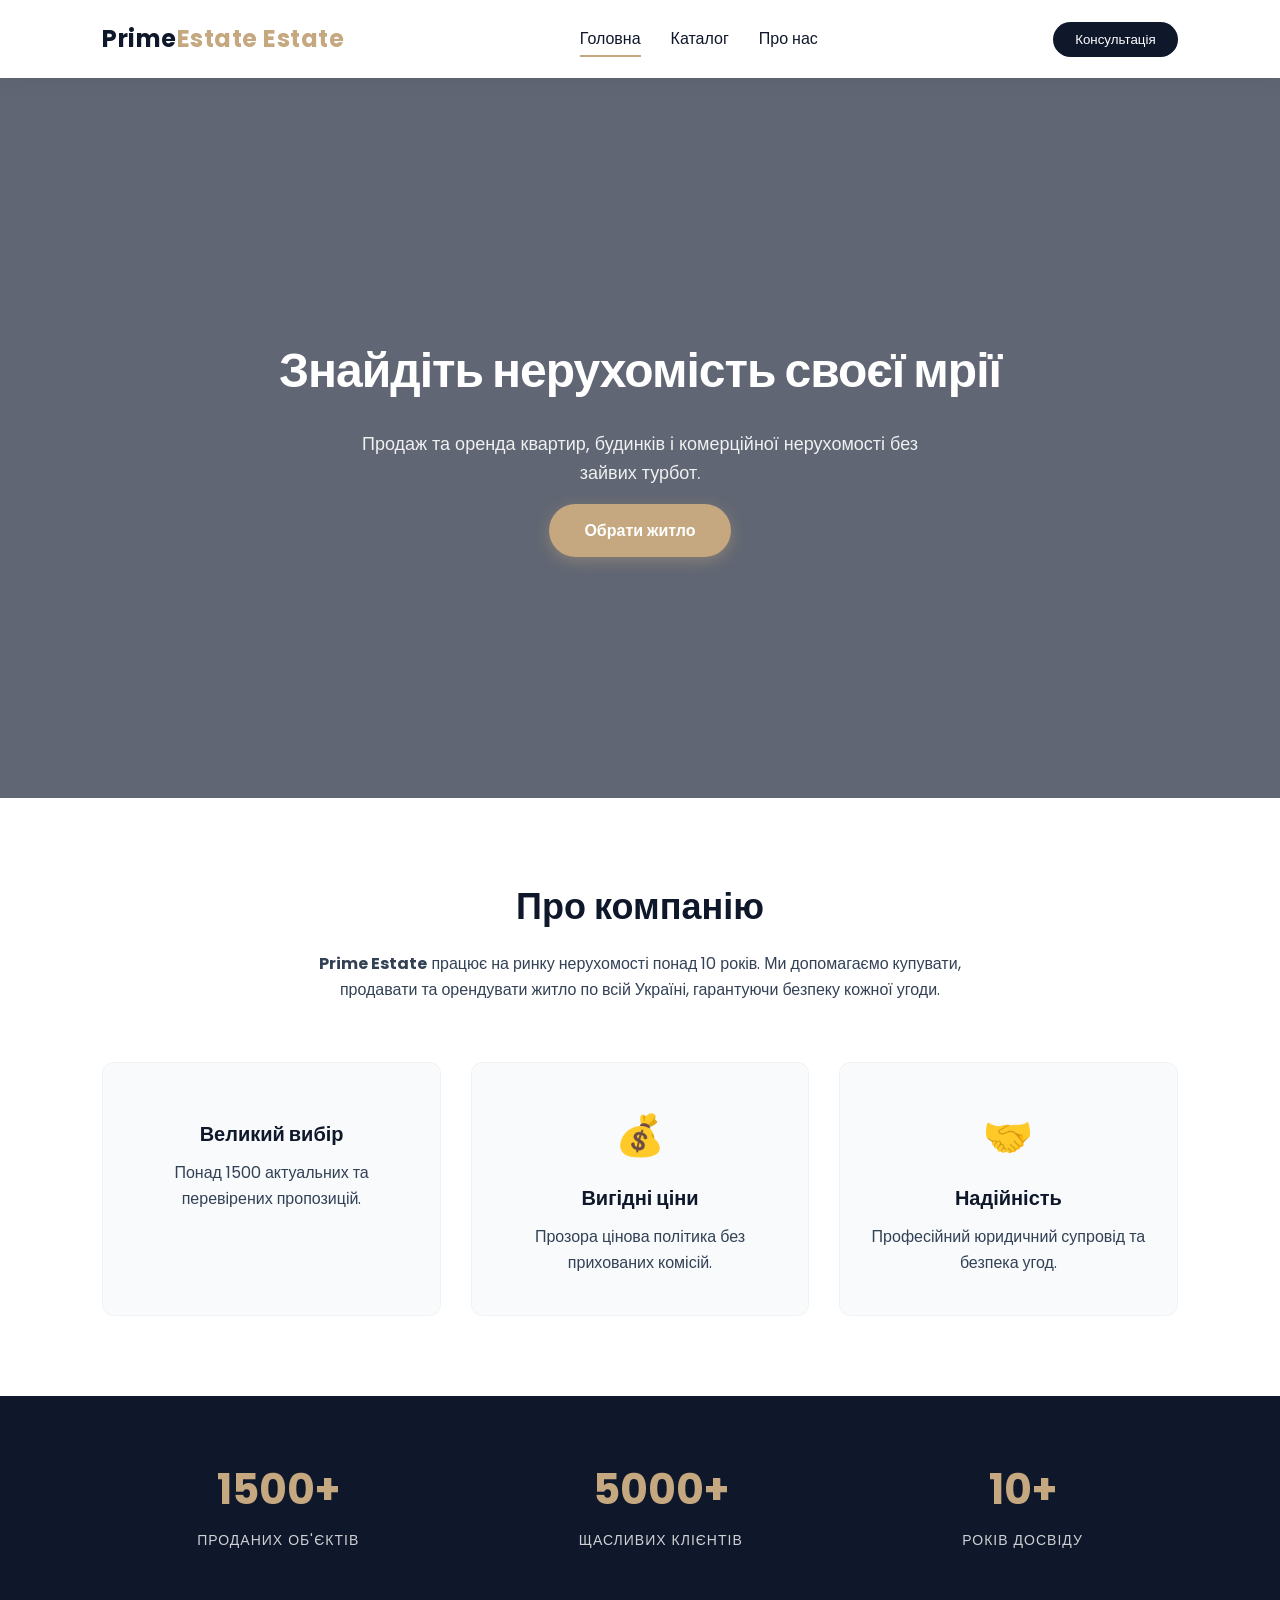
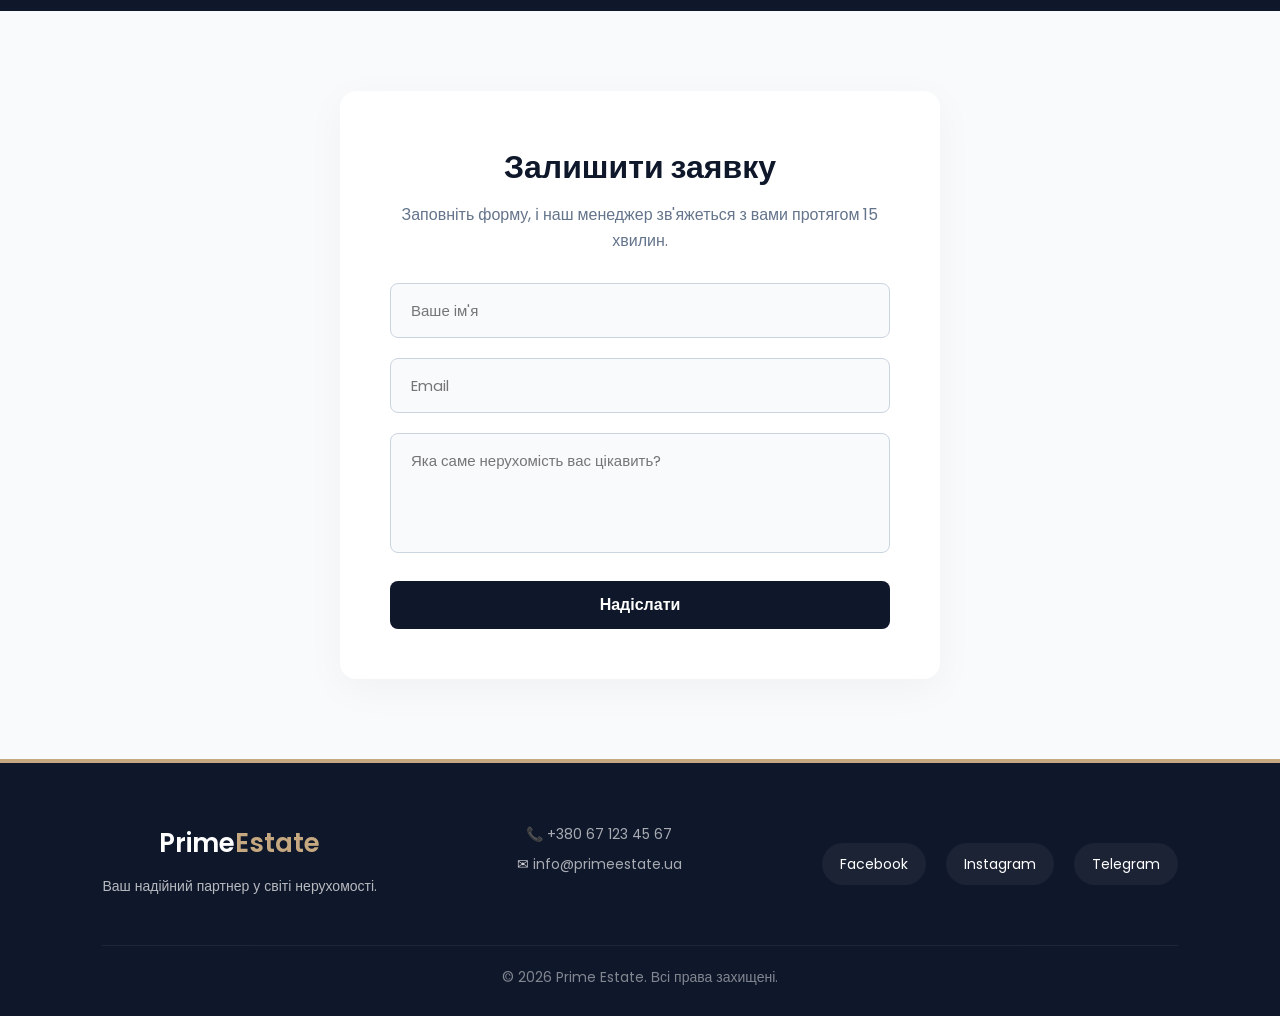
==== commit 56b13478: "cartModal fix" ====
--- a/index.html
+++ b/index.html
@@ -29,9 +29,9 @@
                 Консультація
             </button>
 
-            <button class="cart-btn" onclick="showCart()">
+            <!-- <button class="cart-btn" onclick="showCart()">
                 Заявки <span id="cartCount">0</span>
-            </button>
+            </button> -->
         </div>
     </header>
 
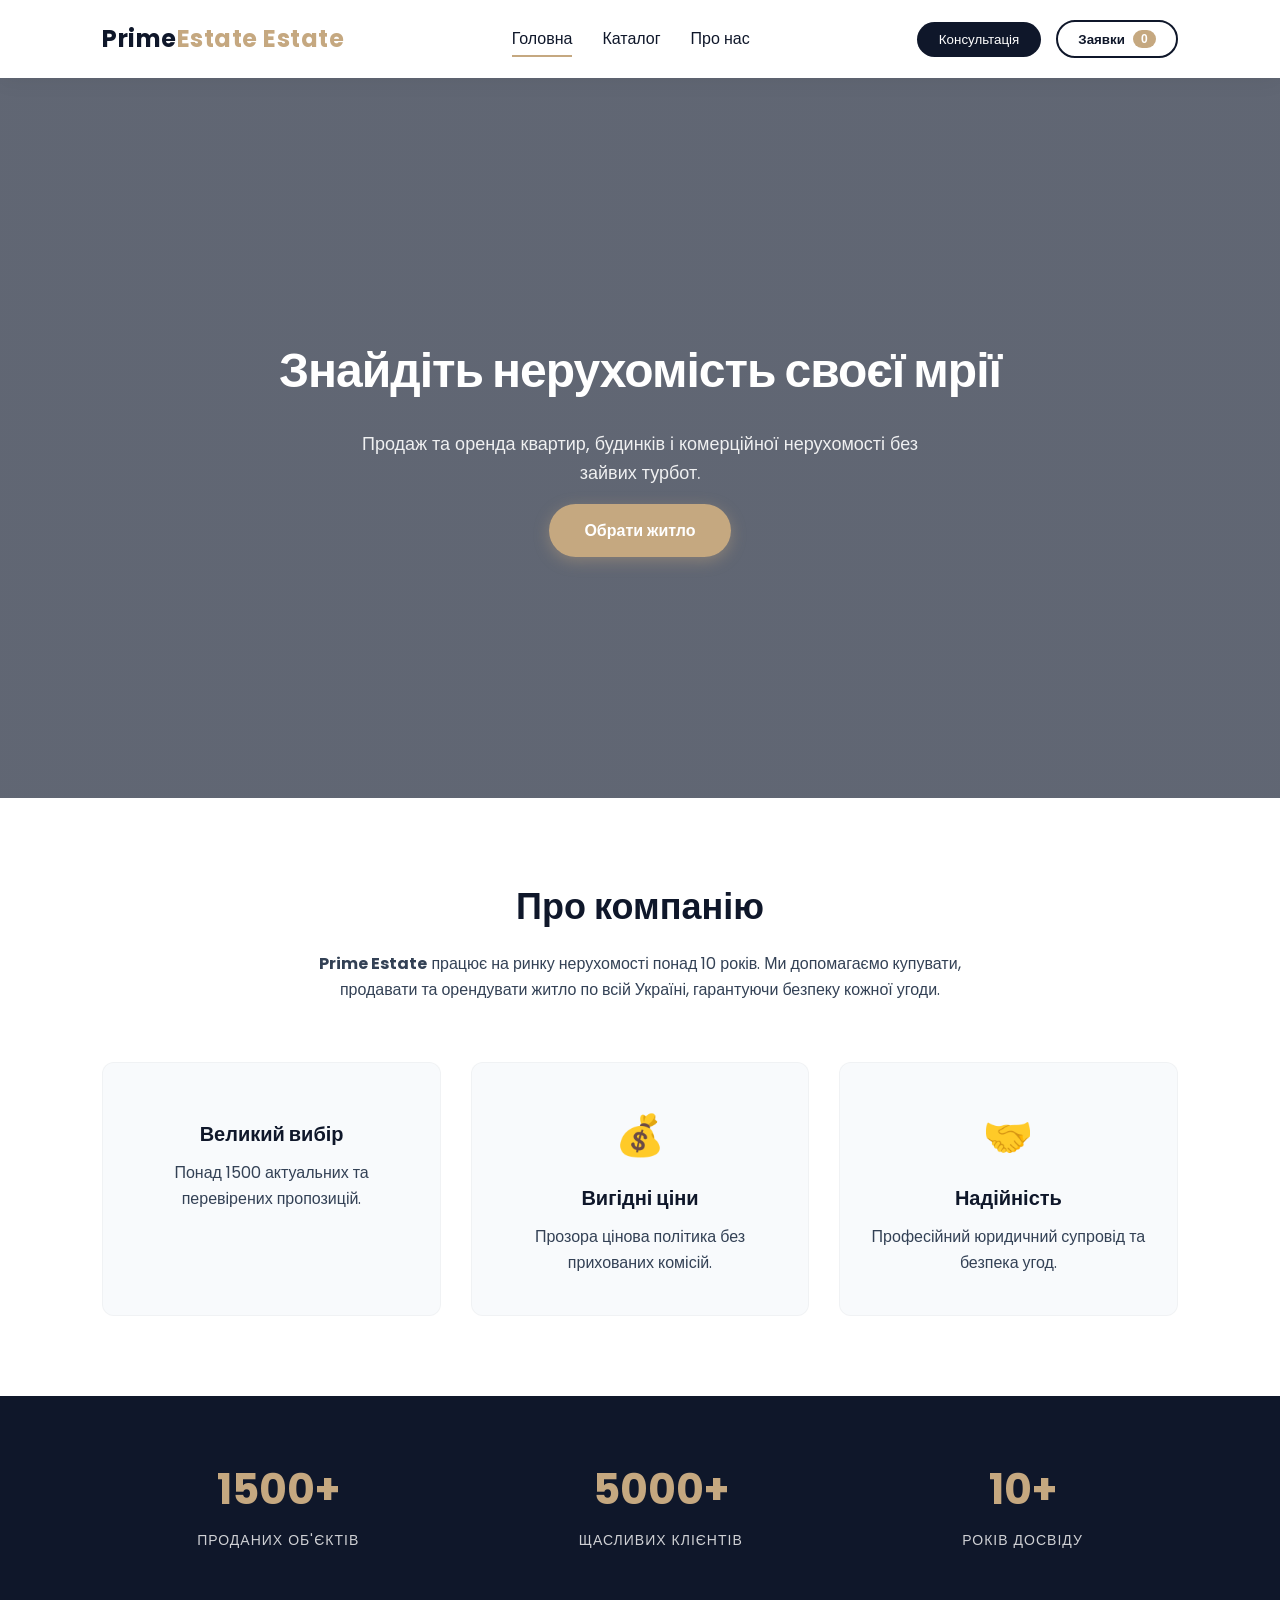
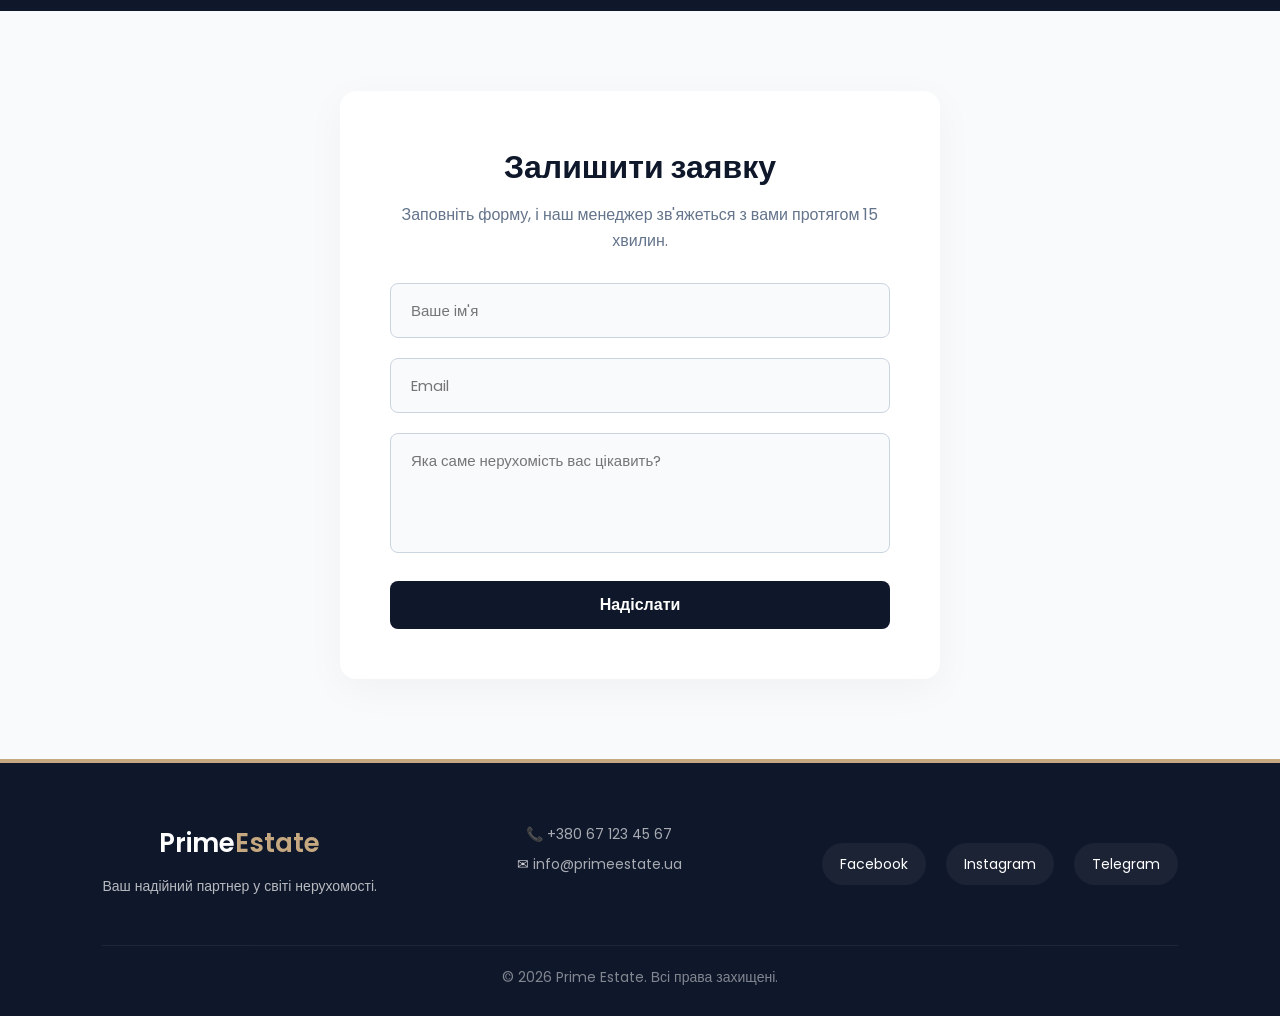
==== commit 5680a2d7: "save final" ====
--- a/index.html
+++ b/index.html
@@ -29,9 +29,9 @@
                 Консультація
             </button>
 
-            <!-- <button class="cart-btn" onclick="showCart()">
+            <button class="cart-btn" onclick="showCart()">
                 Заявки <span id="cartCount">0</span>
-            </button> -->
+            </button>
         </div>
     </header>
 
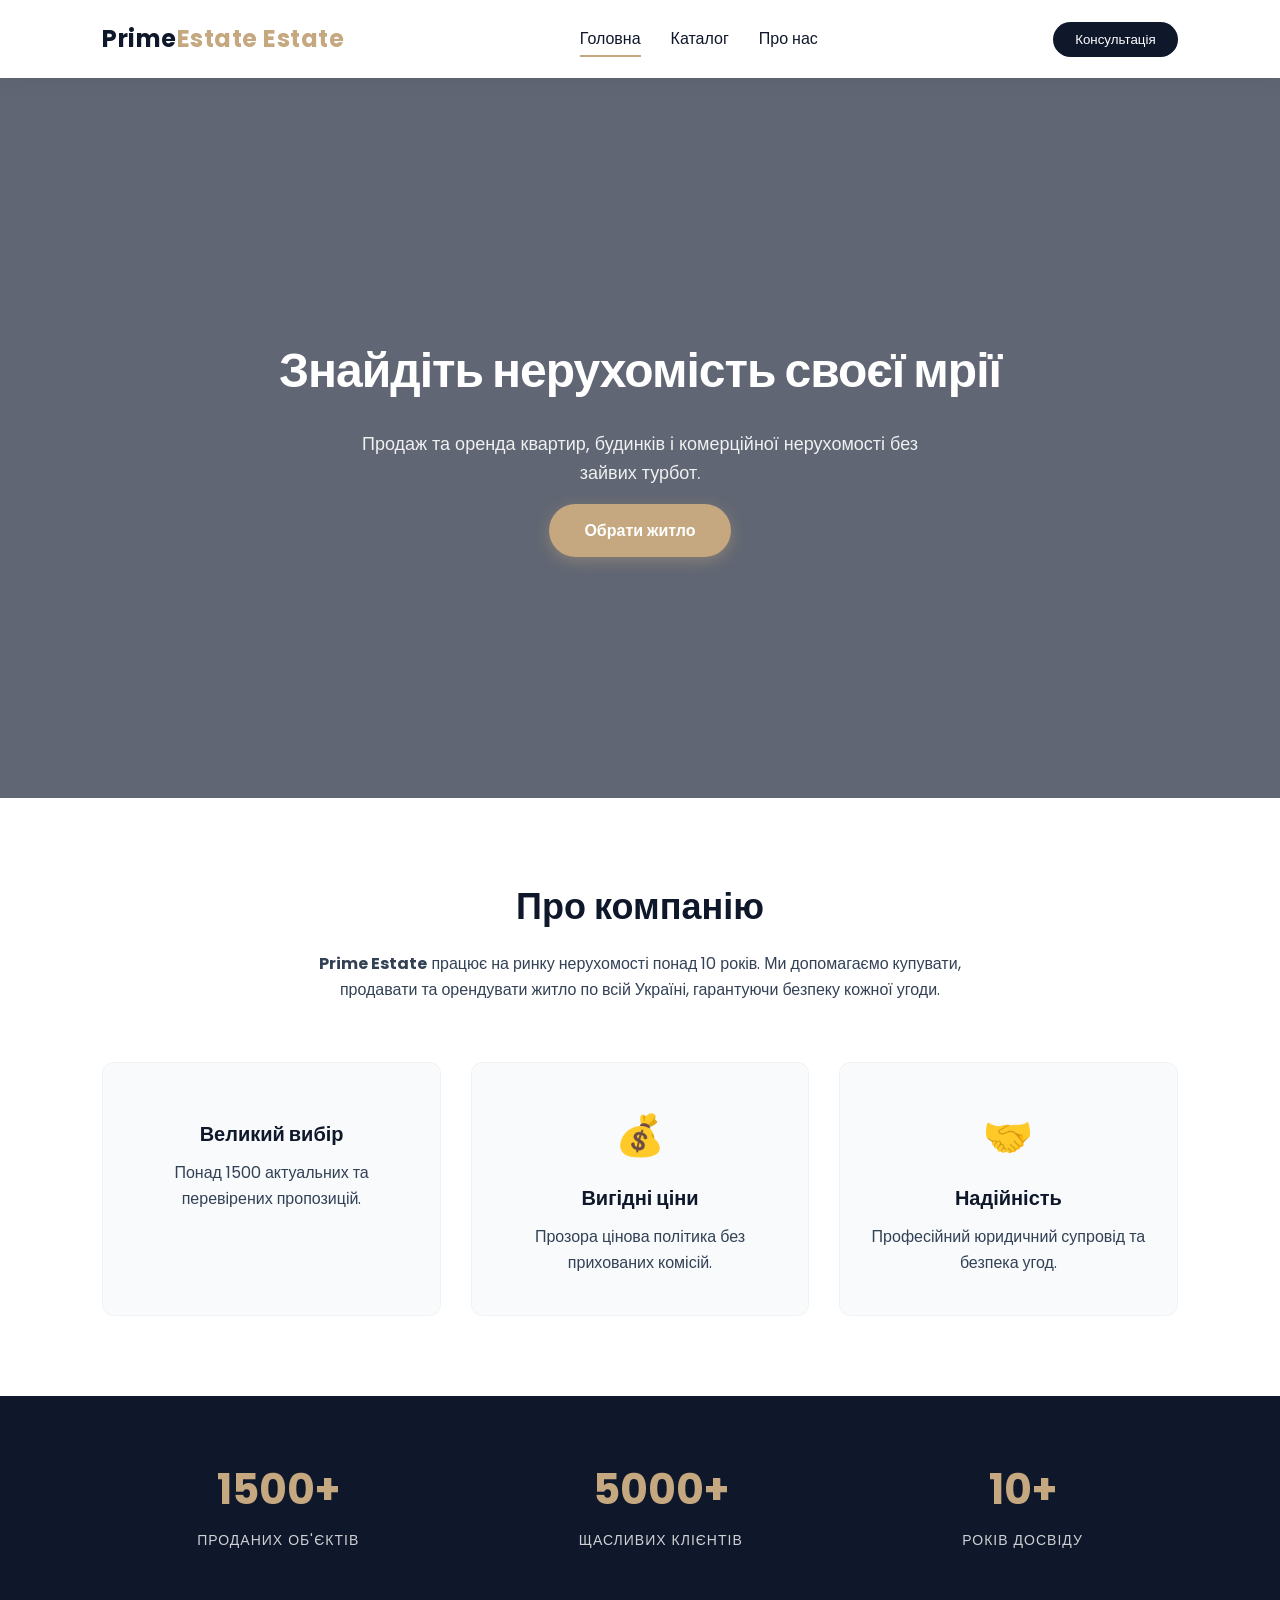
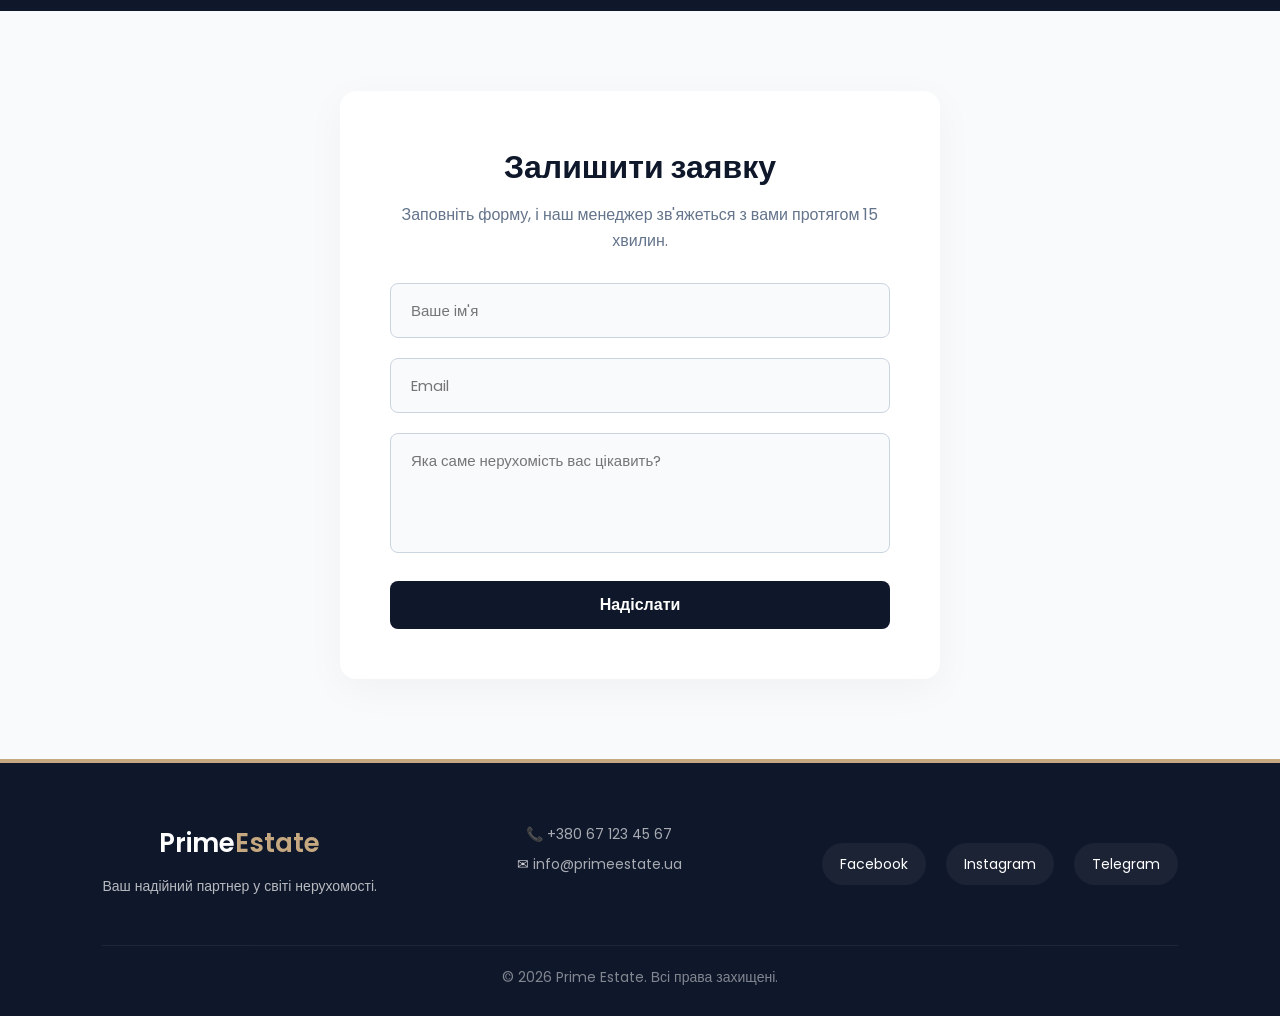
==== commit a2b52744: "fix" ====
--- a/index.html
+++ b/index.html
@@ -29,9 +29,9 @@
                 Консультація
             </button>
 
-            <button class="cart-btn" onclick="showCart()">
+            <!-- <button class="cart-btn" onclick="showCart()">
                 Заявки <span id="cartCount">0</span>
-            </button>
+            </button> -->
         </div>
     </header>
 
